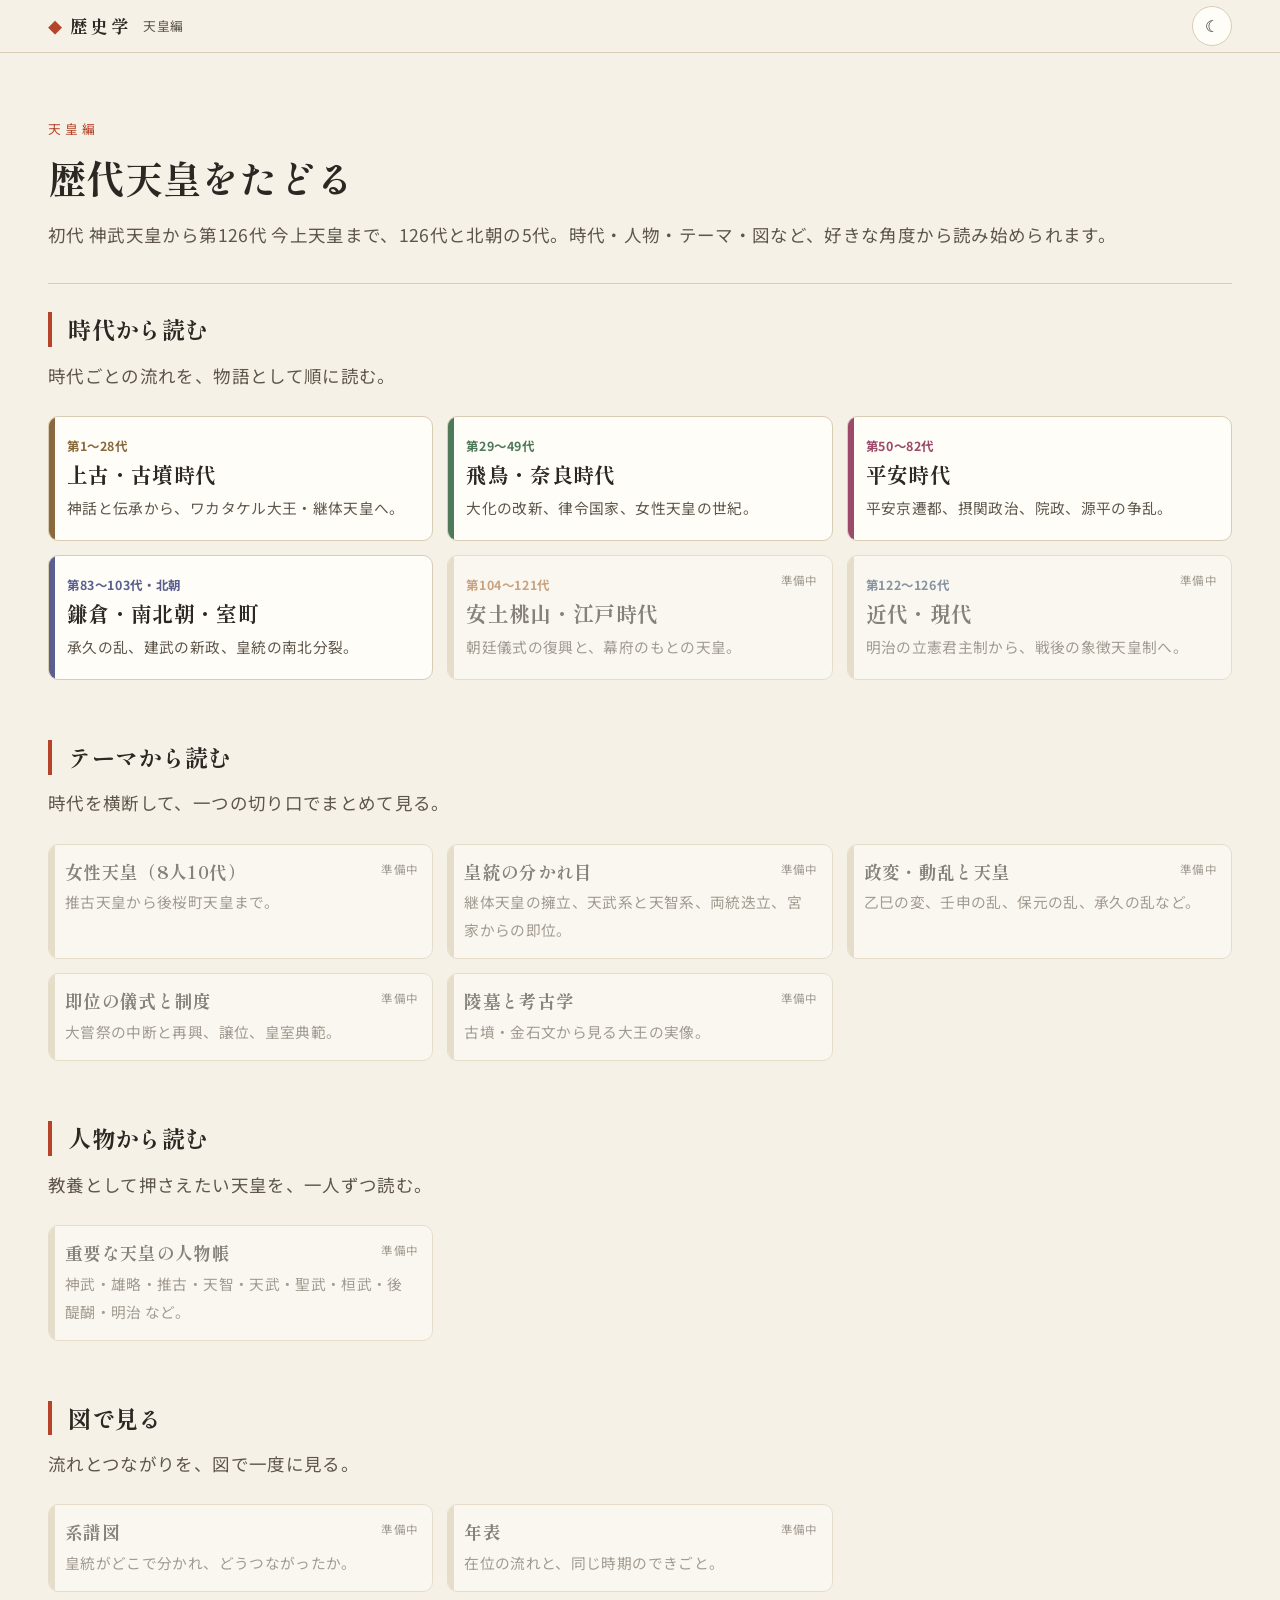
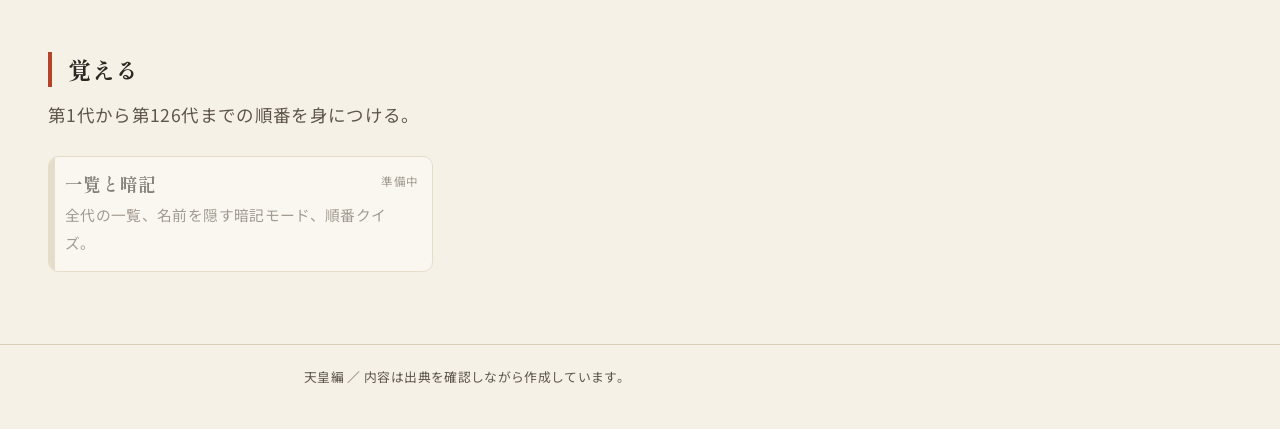
==== 天皇編/index.html @ 5e4faa0f "鎌倉・南北朝・室町時代のページ（era-4）を追加 Co-Authored-By: Claude Opus 5.5 <noreply@anthropic.com>" ====
<!doctype html>
<html lang="ja">
<head>
<meta charset="utf-8">
<meta name="viewport" content="width=device-width, initial-scale=1">
<title>天皇編</title>
<meta name="description" content="初代神武天皇から第126代今上天皇まで。時代・人物・テーマ・系譜・年表から学ぶ">
<link rel="preconnect" href="https://fonts.googleapis.com">
<link rel="preconnect" href="https://fonts.gstatic.com" crossorigin>
<link href="https://fonts.googleapis.com/css2?family=Noto+Sans+JP:wght@400;700&family=Shippori+Mincho:wght@500;700;800&display=swap" rel="stylesheet">
<link rel="stylesheet" href="../assets/style.css">
<script src="../assets/common.js"></script>
</head>
<body>
<header class="site-header">
  <div class="wrap">
    <a class="site-logo" href="../index.html">歴史学</a>
    <span class="breadcrumb">天皇編</span>
    <button class="theme-toggle" type="button">☾</button>
  </div>
</header>

<main class="wrap wide">
  <div class="hero">
    <p class="eyebrow">天皇編</p>
    <h1>歴代天皇をたどる</h1>
    <p class="lead">初代 神武天皇から第126代 今上天皇まで、126代と北朝の5代。時代・人物・テーマ・図など、好きな角度から読み始められます。</p>
  </div>

  <section>
    <h2 id="by-era">時代から読む</h2>
    <p class="section-lead">時代ごとの流れを、物語として順に読む。</p>
    <div class="volumes">
      <a class="volume" href="era-1.html" style="--c: var(--era-1)">
        <span class="range">第1〜28代</span><h2>上古・古墳時代</h2>
        <p>神話と伝承から、ワカタケル大王・継体天皇へ。</p>
      </a>
      <a class="volume" href="era-2.html" style="--c: var(--era-2)">
        <span class="range">第29〜49代</span><h2>飛鳥・奈良時代</h2>
        <p>大化の改新、律令国家、女性天皇の世紀。</p>
      </a>
      <a class="volume" href="era-3.html" style="--c: var(--era-3)">
        <span class="range">第50〜82代</span><h2>平安時代</h2>
        <p>平安京遷都、摂関政治、院政、源平の争乱。</p>
      </a>
      <a class="volume" href="era-4.html" style="--c: var(--era-4)">
        <span class="range">第83〜103代・北朝</span><h2>鎌倉・南北朝・室町</h2>
        <p>承久の乱、建武の新政、皇統の南北分裂。</p>
      </a>
      <div class="volume soon" style="--c: var(--era-5)">
        <span class="tag">準備中</span><span class="range">第104〜121代</span><h2>安土桃山・江戸時代</h2>
        <p>朝廷儀式の復興と、幕府のもとの天皇。</p>
      </div>
      <div class="volume soon" style="--c: var(--era-6)">
        <span class="tag">準備中</span><span class="range">第122〜126代</span><h2>近代・現代</h2>
        <p>明治の立憲君主制から、戦後の象徴天皇制へ。</p>
      </div>
    </div>
  </section>

  <section>
    <h2 id="by-theme">テーマから読む</h2>
    <p class="section-lead">時代を横断して、一つの切り口でまとめて見る。</p>
    <div class="volumes compact">
      <div class="volume soon"><span class="tag">準備中</span><h2>女性天皇（8人10代）</h2><p>推古天皇から後桜町天皇まで。</p></div>
      <div class="volume soon"><span class="tag">準備中</span><h2>皇統の分かれ目</h2><p>継体天皇の擁立、天武系と天智系、両統迭立、宮家からの即位。</p></div>
      <div class="volume soon"><span class="tag">準備中</span><h2>政変・動乱と天皇</h2><p>乙巳の変、壬申の乱、保元の乱、承久の乱など。</p></div>
      <div class="volume soon"><span class="tag">準備中</span><h2>即位の儀式と制度</h2><p>大嘗祭の中断と再興、譲位、皇室典範。</p></div>
      <div class="volume soon"><span class="tag">準備中</span><h2>陵墓と考古学</h2><p>古墳・金石文から見る大王の実像。</p></div>
    </div>
  </section>

  <section>
    <h2 id="by-person">人物から読む</h2>
    <p class="section-lead">教養として押さえたい天皇を、一人ずつ読む。</p>
    <div class="volumes compact">
      <div class="volume soon"><span class="tag">準備中</span><h2>重要な天皇の人物帳</h2><p>神武・雄略・推古・天智・天武・聖武・桓武・後醍醐・明治 など。</p></div>
    </div>
  </section>

  <section>
    <h2 id="by-figure">図で見る</h2>
    <p class="section-lead">流れとつながりを、図で一度に見る。</p>
    <div class="volumes compact">
      <div class="volume soon"><span class="tag">準備中</span><h2>系譜図</h2><p>皇統がどこで分かれ、どうつながったか。</p></div>
      <div class="volume soon"><span class="tag">準備中</span><h2>年表</h2><p>在位の流れと、同じ時期のできごと。</p></div>
    </div>
  </section>

  <section>
    <h2 id="memorize">覚える</h2>
    <p class="section-lead">第1代から第126代までの順番を身につける。</p>
    <div class="volumes compact">
      <div class="volume soon"><span class="tag">準備中</span><h2>一覧と暗記</h2><p>全代の一覧、名前を隠す暗記モード、順番クイズ。</p></div>
    </div>
  </section>
</main>

<footer class="site-footer">
  <div class="wrap">天皇編 ／ 内容は出典を確認しながら作成しています。</div>
</footer>
</body>
</html>
---- assets/style.css ----
/* =========================================================
   歴史学 共通スタイル
   すべての「〇〇編」はこのファイルを読み込む。
   色・フォント・余白は :root の変数だけを変更すること。
   ========================================================= */

:root {
  /* 色（和色） */
  --paper: #f6f1e7;      /* 生成り：背景 */
  --paper-2: #ede5d3;    /* 一段濃い生成り：カード・帯 */
  --paper-3: #fffdf8;    /* 明るい面 */
  --ink: #2b2722;        /* 墨：本文 */
  --ink-soft: #5e564b;   /* 薄墨：補足 */
  --line: #d8ccb4;       /* 罫線 */
  --shu: #b5442a;        /* 朱：強調・見出しの印 */
  --ai: #2d4a6a;         /* 藍：リンク・図 */
  --kin: #9a7a2e;        /* 金茶：バッジ */
  --warn-bg: #f7e6d9;    /* 「諸説あり」等の注記背景 */

  /* 時代色（年表・一覧で共通使用） */
  --era-1: #8a6a3d;  /* 上古・古墳 */
  --era-2: #4f7a5a;  /* 飛鳥・奈良 */
  --era-3: #9b4a6a;  /* 平安 */
  --era-4: #5a5f8f;  /* 鎌倉〜室町 */
  --era-5: #a5642c;  /* 安土桃山・江戸 */
  --era-6: #2d4a6a;  /* 近代・現代 */

  /* 文字 */
  --font-serif: "Shippori Mincho", "Hiragino Mincho ProN", "Yu Mincho", serif;
  --font-sans: "Noto Sans JP", "Hiragino Sans", "Yu Gothic", sans-serif;

  /* 寸法 */
  --measure: 44rem;   /* 本文の最大幅 */
  --gutter: 16px;     /* スマホの左右余白 */
  --radius: 10px;
}

/* ダークモード（端末設定に追従。手動切替は data-theme で上書き） */
@media (prefers-color-scheme: dark) {
  :root:not([data-theme="light"]) {
    --paper: #1b1916; --paper-2: #26221d; --paper-3: #2e2a24;
    --ink: #ece4d4; --ink-soft: #b3a995; --line: #423b32;
    --shu: #e27c5c; --ai: #92b3d8; --kin: #d2b26a; --warn-bg: #3a2a22;
    --era-1: #c09a66; --era-2: #86b592; --era-3: #d48aa8;
    --era-4: #9da2d6; --era-5: #dca06a; --era-6: #92b3d8;
  }
}
:root[data-theme="dark"] {
  --paper: #1b1916; --paper-2: #26221d; --paper-3: #2e2a24;
  --ink: #ece4d4; --ink-soft: #b3a995; --line: #423b32;
  --shu: #e27c5c; --ai: #92b3d8; --kin: #d2b26a; --warn-bg: #3a2a22;
  --era-1: #c09a66; --era-2: #86b592; --era-3: #d48aa8;
  --era-4: #9da2d6; --era-5: #dca06a; --era-6: #92b3d8;
}

/* ---------- 基本 ---------- */
*, *::before, *::after { box-sizing: border-box; }
html { -webkit-text-size-adjust: 100%; scroll-behavior: smooth; }
body {
  margin: 0;
  background: var(--paper);
  color: var(--ink);
  font-family: var(--font-sans);
  font-size: 17px;
  line-height: 1.9;
  letter-spacing: .02em;
  overflow-wrap: anywhere;
}
img, svg { max-width: 100%; height: auto; }
a { color: var(--ai); text-underline-offset: 3px; }
a:hover { color: var(--shu); }
h1, h2, h3, h4 { font-family: var(--font-serif); font-weight: 700; line-height: 1.5; }
ruby rt { font-size: .55em; color: var(--ink-soft); }
:focus-visible { outline: 2px solid var(--shu); outline-offset: 2px; }

.wrap { max-width: var(--measure); margin: 0 auto; padding: 0 var(--gutter); }

/* ---------- ヘッダー ---------- */
.site-header {
  position: sticky; top: 0; z-index: 10;
  background: color-mix(in srgb, var(--paper) 92%, transparent);
  backdrop-filter: blur(6px);
  border-bottom: 1px solid var(--line);
}
.site-header .wrap { display: flex; align-items: center; gap: 12px; min-height: 52px; }
.site-logo {
  font-family: var(--font-serif); font-weight: 800; font-size: 1.1rem;
  color: var(--ink); text-decoration: none; letter-spacing: .15em;
}
.site-logo::before { content: "◆"; color: var(--shu); margin-right: .35em; font-size: .8em; }
.breadcrumb { font-size: .8rem; color: var(--ink-soft); flex: 1; min-width: 0; white-space: nowrap; overflow: hidden; text-overflow: ellipsis; }
.breadcrumb a { color: inherit; }
.theme-toggle {
  border: 1px solid var(--line); background: var(--paper-3); color: var(--ink);
  border-radius: 999px; width: 40px; height: 40px; font-size: 1rem; cursor: pointer;
}

/* ---------- ページ冒頭 ---------- */
.hero { padding: 40px 0 24px; border-bottom: 1px solid var(--line); }
.hero .eyebrow { font-size: .8rem; letter-spacing: .3em; color: var(--shu); margin: 0; }
.hero h1 { font-size: clamp(1.7rem, 6vw, 2.4rem); margin: .2em 0 .3em; }
.hero .lead { color: var(--ink-soft); margin: 0; }

/* ---------- 目次 ---------- */
.toc {
  margin: 24px 0; background: var(--paper-2); border-radius: var(--radius);
  border: 1px solid var(--line);
}
.toc summary { padding: 12px 16px; cursor: pointer; font-family: var(--font-serif); font-weight: 700; }
.toc ol { margin: 0; padding: 0 16px 14px 2.2em; }
.toc li { padding: 4px 0; }
.toc a { text-decoration: none; color: var(--ink); }
.toc a:hover { color: var(--shu); }

/* ---------- 本文 ---------- */
main section { padding: 28px 0 8px; }
main h2 {
  font-size: 1.45rem; margin: 0 0 .8em; padding-left: .7em;
  border-left: 4px solid var(--shu);
}
main h3 { font-size: 1.15rem; margin: 1.6em 0 .5em; }
main p { margin: 0 0 1.1em; }
strong { color: var(--shu); font-weight: 700; }

/* 注記（諸説あり・検証メモ） */
.note {
  background: var(--warn-bg); border-left: 4px solid var(--shu);
  border-radius: 0 var(--radius) var(--radius) 0;
  padding: 12px 16px; margin: 1em 0 1.4em; font-size: .92rem;
}
.note .note-title { font-weight: 700; color: var(--shu); display: block; margin-bottom: .2em; }
.note.info { background: var(--paper-2); border-left-color: var(--ai); }
.note.info .note-title { color: var(--ai); }

/* ポイント（覚えどころ） */
.point {
  border: 1px solid var(--line); background: var(--paper-3);
  border-radius: var(--radius); padding: 16px; margin: 1.2em 0;
}
.point h3 { margin: 0 0 .5em; font-size: 1.05rem; }
.point h3::before { content: "要 "; color: var(--shu); }

/* 図版 */
figure { margin: 1.4em 0; }
figure img { display: block; border-radius: var(--radius); border: 1px solid var(--line); }
figcaption { font-size: .8rem; color: var(--ink-soft); margin-top: .4em; line-height: 1.6; }
.img-placeholder {
  aspect-ratio: 16 / 9; display: grid; place-items: center; text-align: center;
  border: 1px dashed var(--line); border-radius: var(--radius); color: var(--ink-soft);
  background: repeating-linear-gradient(45deg, var(--paper-2) 0 10px, var(--paper) 10px 20px);
  font-size: .85rem; padding: 12px;
}

/* 流れ図（縦の系譜） */
.flow { list-style: none; margin: 1em 0; padding: 0; }
.flow > li {
  position: relative; padding: 10px 14px 10px 18px; margin: 0 0 10px;
  background: var(--paper-3); border: 1px solid var(--line); border-radius: var(--radius);
}
.flow > li::before {
  content: ""; position: absolute; left: 0; top: 10px; bottom: 10px; width: 4px;
  border-radius: 2px; background: var(--c, var(--ai));
}
.flow > li:not(:last-child)::after {
  content: "▼"; position: absolute; left: 50%; bottom: -15px; transform: translateX(-50%);
  font-size: .6rem; color: var(--ink-soft);
}
.flow .flow-title { font-family: var(--font-serif); font-weight: 700; display: block; }
.flow .flow-body { font-size: .9rem; color: var(--ink-soft); }

/* 天皇カード（タップで開く） */
.emperors { display: grid; gap: 10px; margin: 1em 0; }
.emp {
  background: var(--paper-3); border: 1px solid var(--line);
  border-left: 5px solid var(--c, var(--era-1)); border-radius: var(--radius);
}
.emp summary {
  list-style: none; cursor: pointer; padding: 12px 14px;
  display: grid; grid-template-columns: 3.6em 1fr auto; align-items: center; gap: 10px;
}
.emp summary::-webkit-details-marker { display: none; }
.emp .num { font-family: var(--font-serif); font-size: .85rem; color: var(--ink-soft); text-align: center; line-height: 1.3; }
.emp .num b { display: block; font-size: 1.35rem; color: var(--c, var(--era-1)); }
.emp .name { font-family: var(--font-serif); font-weight: 700; font-size: 1.12rem; line-height: 1.4; }
.emp .name small { display: block; font-family: var(--font-sans); font-weight: 400; font-size: .75rem; color: var(--ink-soft); }
.emp summary::after { content: "＋"; color: var(--ink-soft); }
.emp[open] summary::after { content: "－"; }
.emp .body { padding: 0 14px 14px; border-top: 1px dashed var(--line); font-size: .95rem; }
.emp .body p { margin: .8em 0 0; }
.emp.major .name::after { content: "重要"; font-family: var(--font-sans); font-size: .65rem; font-weight: 700; color: #fff; background: var(--shu); border-radius: 4px; padding: 1px 6px; margin-left: 8px; vertical-align: middle; }

.badge {
  display: inline-block; font-size: .72rem; line-height: 1.6; padding: 0 8px; margin: 0 4px 4px 0;
  border: 1px solid var(--kin); color: var(--kin); border-radius: 999px;
}

/* 暗唱（覚え歌） */
.chant { display: flex; flex-wrap: wrap; gap: 6px; margin: .6em 0 0; padding: 0; list-style: none; }
.chant li {
  font-family: var(--font-serif); background: var(--paper-2); border-radius: 6px;
  padding: 2px 8px; font-size: .95rem;
}
.chant li span { font-size: .7rem; color: var(--ink-soft); margin-right: 3px; }

/* 表（タブレット以上で使う。スマホではカードを優先） */
.table-wrap { overflow-x: auto; margin: 1em 0; }
table { border-collapse: collapse; width: 100%; font-size: .9rem; }
th, td { border-bottom: 1px solid var(--line); padding: 8px 10px; text-align: left; vertical-align: top; }
th { font-family: var(--font-serif); background: var(--paper-2); }

/* 編の一覧カード（トップページ） */
.volumes { display: grid; gap: 14px; margin: 24px 0; }
.volume {
  display: block; text-decoration: none; color: var(--ink);
  background: var(--paper-3); border: 1px solid var(--line); border-radius: var(--radius);
  padding: 18px; position: relative; overflow: hidden;
}
.volume::before { content: ""; position: absolute; inset: 0 auto 0 0; width: 6px; background: var(--c, var(--shu)); }
.volume .range { display: block; font-size: .78rem; color: var(--c, var(--shu)); font-weight: 700; letter-spacing: .05em; }
.volume h2 { margin: 0 0 .2em; font-size: 1.3rem; border: 0; padding: 0; }
.volume p { margin: 0; color: var(--ink-soft); font-size: .92rem; }
.volume.soon { opacity: .55; pointer-events: none; }
.volume.soon::before { background: var(--line); }
.volume .tag { position: absolute; top: 14px; right: 14px; font-size: .72rem; color: var(--ink-soft); }

/* 前後ページ */
.pager { display: grid; grid-template-columns: 1fr 1fr; gap: 10px; margin: 36px 0; }
.pager a {
  display: block; padding: 12px 14px; border: 1px solid var(--line); border-radius: var(--radius);
  text-decoration: none; color: var(--ink); background: var(--paper-3); font-size: .9rem;
}
.pager a small { display: block; color: var(--ink-soft); font-size: .72rem; }
.pager .next { text-align: right; grid-column: 2; }

/* フッター */
.site-footer {
  border-top: 1px solid var(--line); margin-top: 40px; padding: 20px 0 40px;
  font-size: .8rem; color: var(--ink-soft);
}

.to-top {
  position: fixed; right: 16px; bottom: 16px; width: 44px; height: 44px; border-radius: 50%;
  border: 1px solid var(--line); background: var(--paper-3); color: var(--ink);
  font-size: 1rem; cursor: pointer; opacity: 0; pointer-events: none; transition: opacity .2s;
}
.to-top.show { opacity: .9; pointer-events: auto; }

/* ---------- タブレット以上 ---------- */
@media (min-width: 720px) {
  body { font-size: 17.5px; }
  .hero { padding: 64px 0 32px; }
  .volumes { grid-template-columns: 1fr 1fr; }
  .emperors { grid-template-columns: 1fr 1fr; align-items: start; }
}

/* 入口ページの見出し区切り */
.section-lead { color: var(--ink-soft); margin-top: -.4em; }
.volumes.compact .volume { padding: 14px 16px; }
.volumes.compact .volume h2 { font-size: 1.1rem; }

/* ---------- PC（広い画面）：目次を左に固定 ---------- */
@media (min-width: 1100px) {
  .site-header .wrap { max-width: 76rem; }
  main.doc {
    max-width: 76rem; display: grid; column-gap: 48px; justify-content: center;
    grid-template-columns: 15rem minmax(0, var(--measure));
  }
  main.doc > * { grid-column: 2; }
  main.doc > .toc {
    grid-column: 1; grid-row: 1 / span 99; align-self: start;
    position: sticky; top: 72px; max-height: calc(100vh - 96px); overflow: auto;
  }
  main.doc > .toc summary { pointer-events: none; }
  main.wide { max-width: 76rem; }
  main.wide .volumes { grid-template-columns: repeat(3, 1fr); }
}

@media print {
  .site-header, .theme-toggle, .to-top, .pager { display: none; }
  .emp .body { display: block; }
}
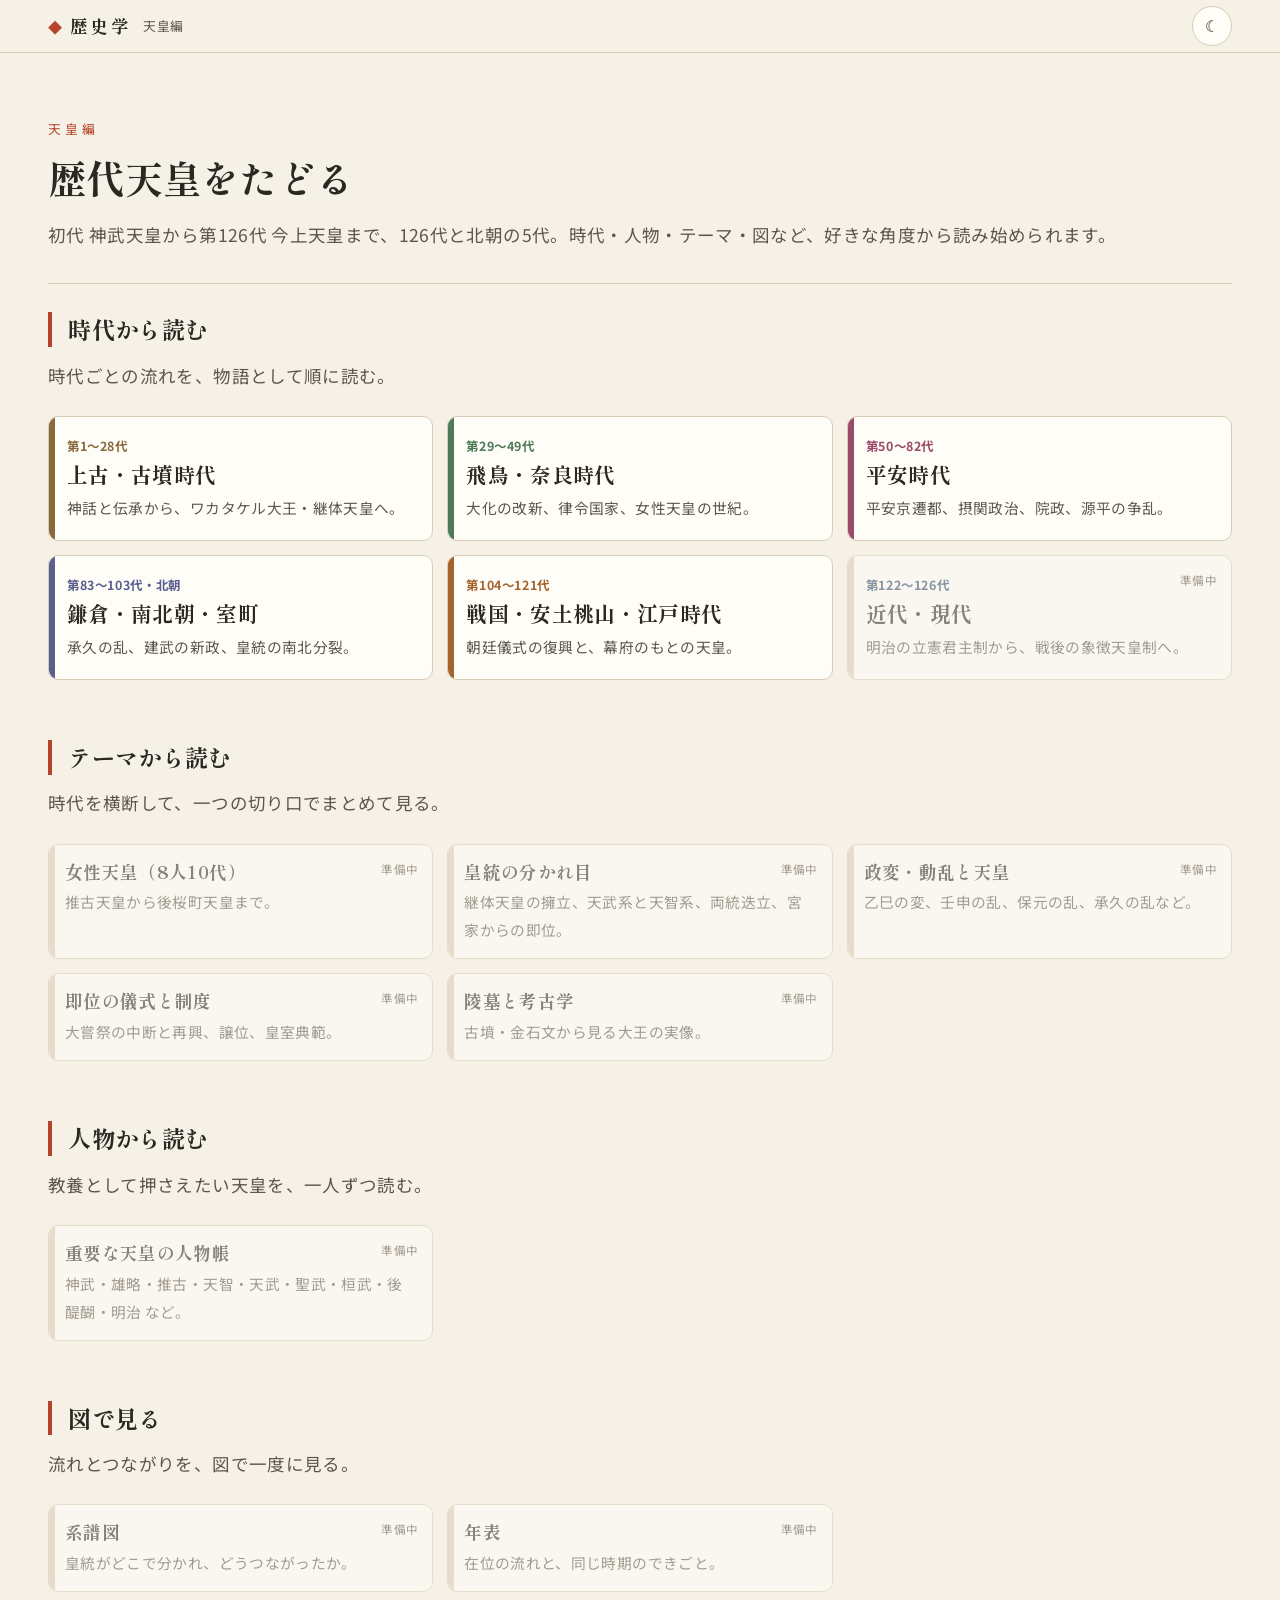
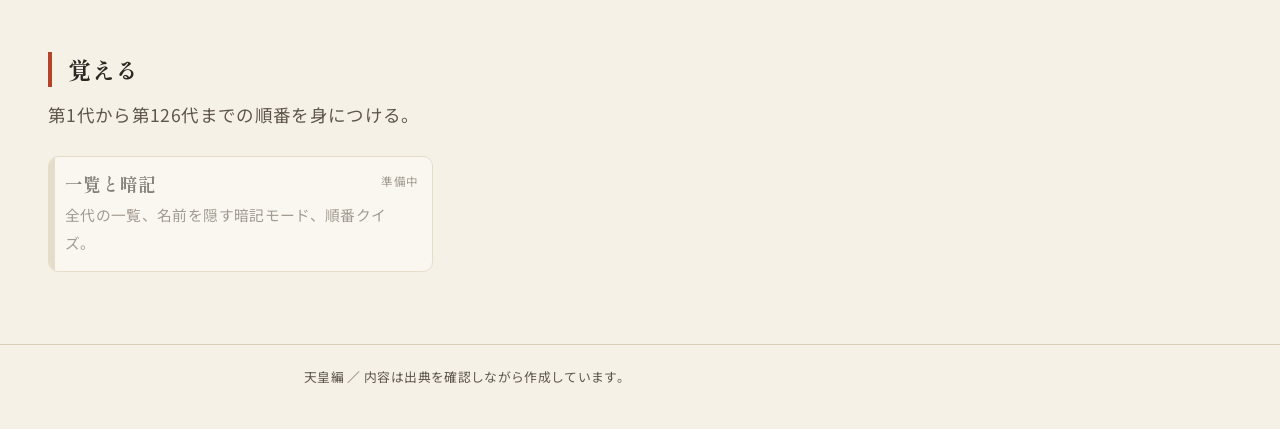
==== commit 40f410f1: "戦国・安土桃山・江戸時代のページ（era-5）を追加 Co-Authored-By: Claude Opus 5.5 <noreply@anthropic.com>" ====
--- a/天皇編/index.html
+++ b/天皇編/index.html
@@ -47,10 +47,10 @@
         <span class="range">第83〜103代・北朝</span><h2>鎌倉・南北朝・室町</h2>
         <p>承久の乱、建武の新政、皇統の南北分裂。</p>
       </a>
-      <div class="volume soon" style="--c: var(--era-5)">
-        <span class="tag">準備中</span><span class="range">第104〜121代</span><h2>安土桃山・江戸時代</h2>
+      <a class="volume" href="era-5.html" style="--c: var(--era-5)">
+        <span class="range">第104〜121代</span><h2>戦国・安土桃山・江戸時代</h2>
         <p>朝廷儀式の復興と、幕府のもとの天皇。</p>
-      </div>
+      </a>
       <div class="volume soon" style="--c: var(--era-6)">
         <span class="tag">準備中</span><span class="range">第122〜126代</span><h2>近代・現代</h2>
         <p>明治の立憲君主制から、戦後の象徴天皇制へ。</p>
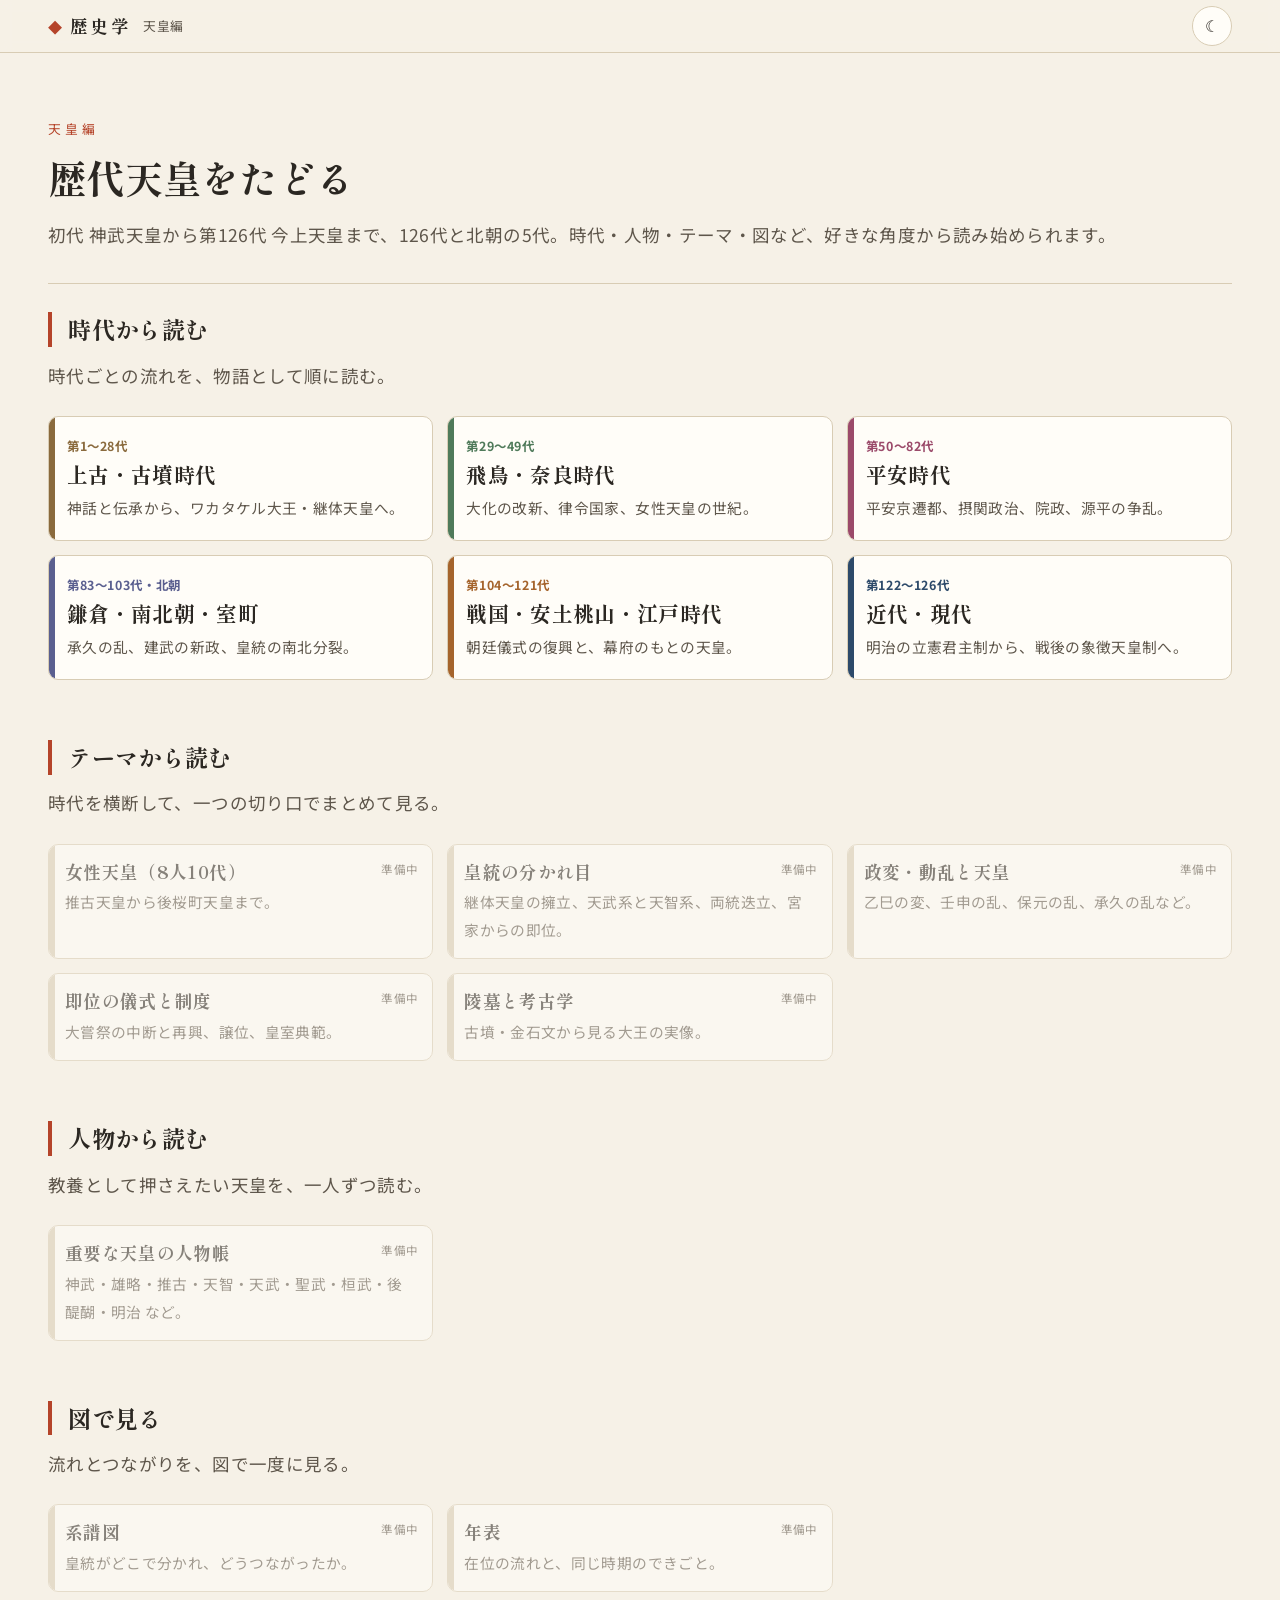
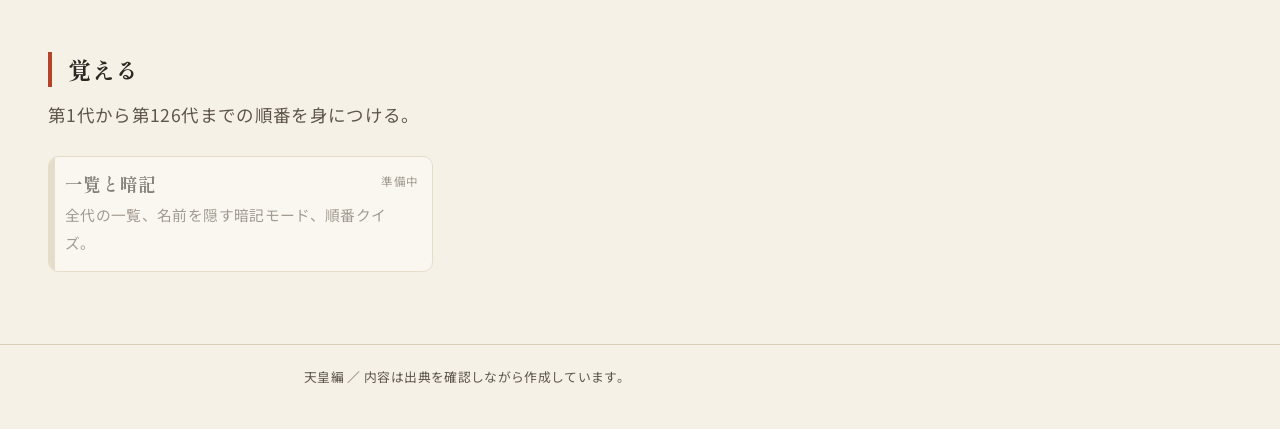
==== commit e1abcfa2: "近代・現代のページ（era-6）を追加し、時代別6章を完成 Co-Authored-By: Claude Opus 5.5 <noreply@anthropic.com>" ====
--- a/天皇編/index.html
+++ b/天皇編/index.html
@@ -51,10 +51,10 @@
         <span class="range">第104〜121代</span><h2>戦国・安土桃山・江戸時代</h2>
         <p>朝廷儀式の復興と、幕府のもとの天皇。</p>
       </a>
-      <div class="volume soon" style="--c: var(--era-6)">
-        <span class="tag">準備中</span><span class="range">第122〜126代</span><h2>近代・現代</h2>
+      <a class="volume" href="era-6.html" style="--c: var(--era-6)">
+        <span class="range">第122〜126代</span><h2>近代・現代</h2>
         <p>明治の立憲君主制から、戦後の象徴天皇制へ。</p>
-      </div>
+      </a>
     </div>
   </section>
 
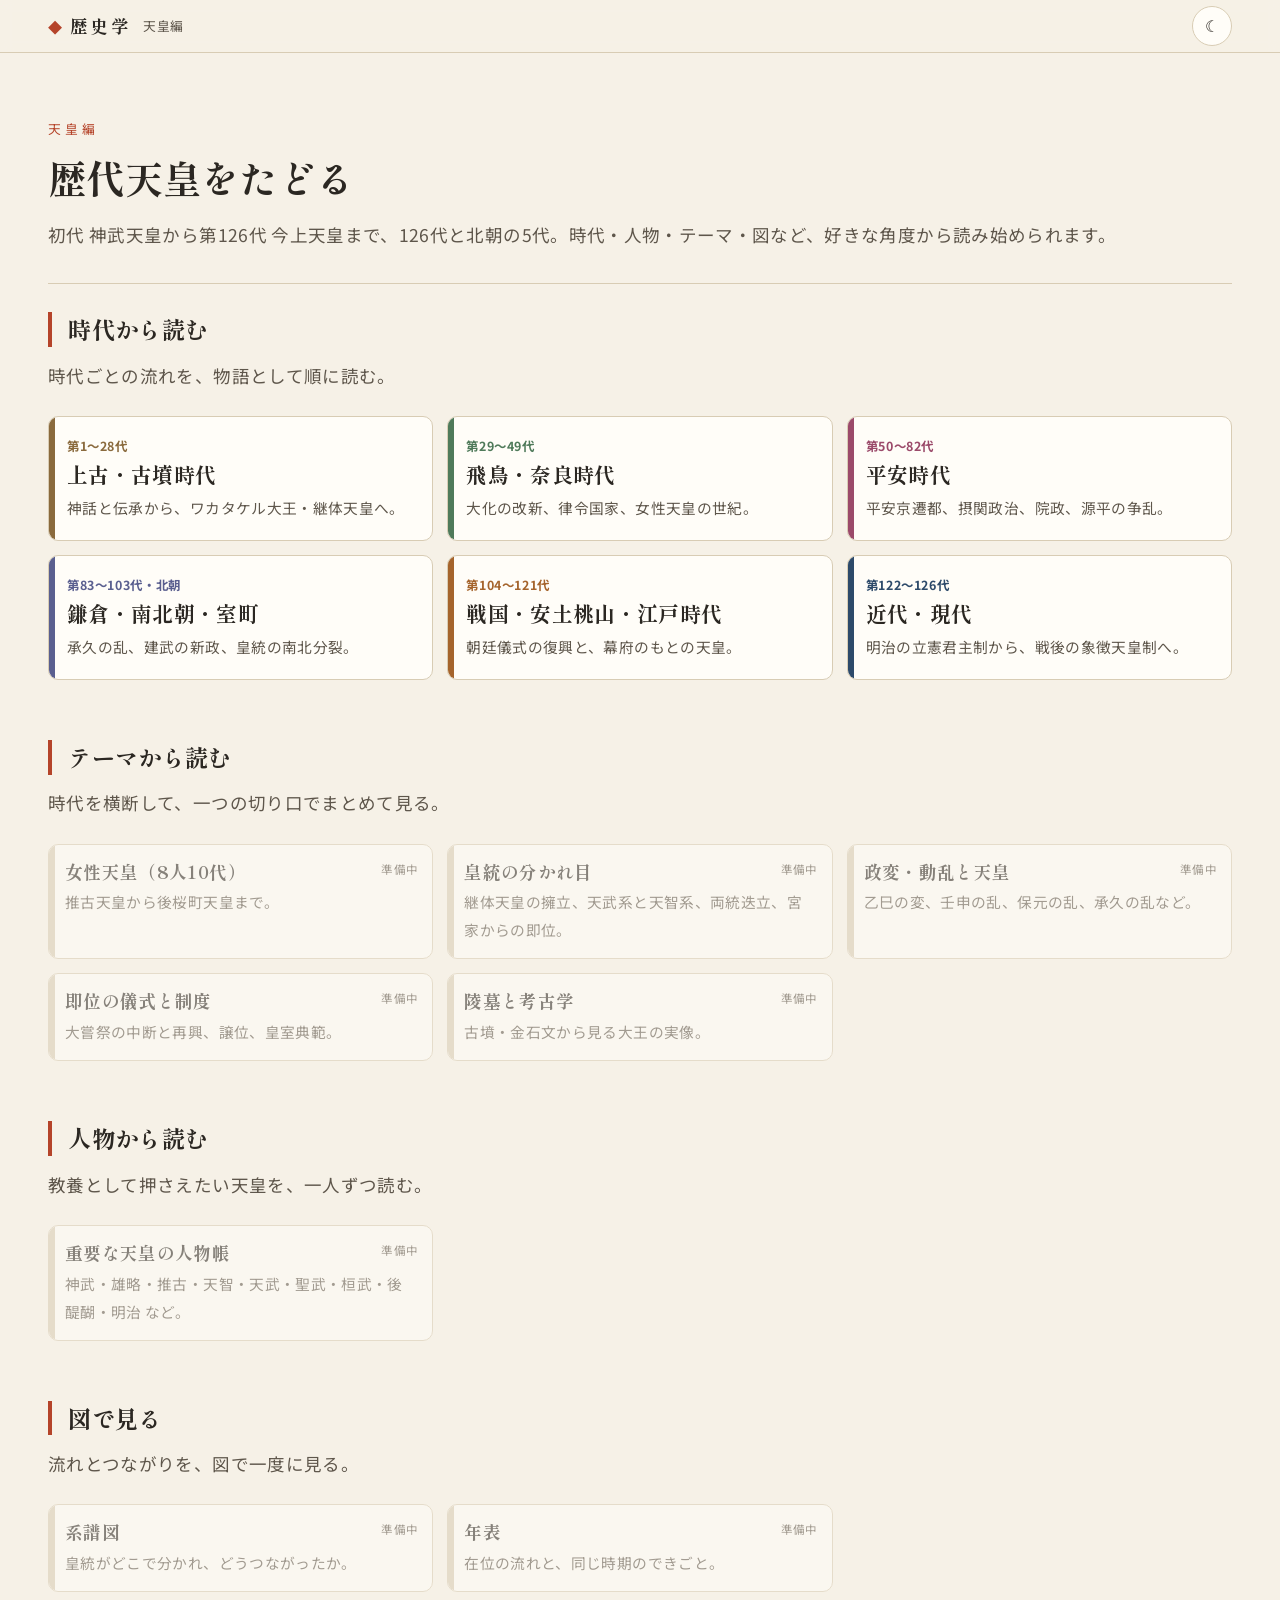
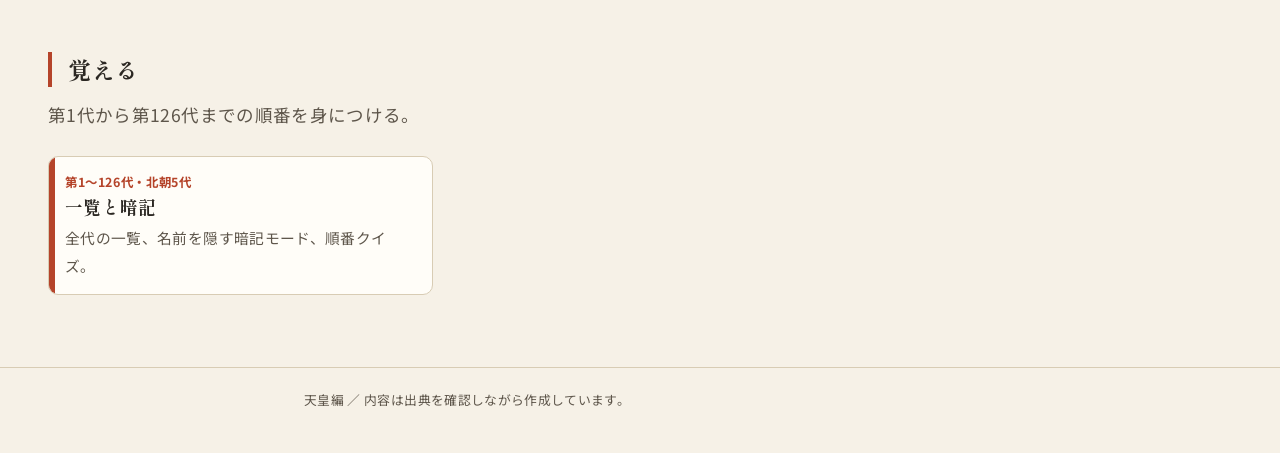
==== commit b8d3561f: "一覧と暗記のページ（list.html）と天皇データ（emperors.js）を追加 Co-Authored-By: Claude Opus 5.5 <noreply@anthropic.com>" ====
--- a/天皇編/index.html
+++ b/天皇編/index.html
@@ -91,7 +91,10 @@
     <h2 id="memorize">覚える</h2>
     <p class="section-lead">第1代から第126代までの順番を身につける。</p>
     <div class="volumes compact">
-      <div class="volume soon"><span class="tag">準備中</span><h2>一覧と暗記</h2><p>全代の一覧、名前を隠す暗記モード、順番クイズ。</p></div>
+      <a class="volume" href="list.html" style="--c: var(--shu)">
+        <span class="range">第1〜126代・北朝5代</span><h2>一覧と暗記</h2>
+        <p>全代の一覧、名前を隠す暗記モード、順番クイズ。</p>
+      </a>
     </div>
   </section>
 </main>
--- a/assets/style.css
+++ b/assets/style.css
@@ -257,6 +257,63 @@
 .section-lead { color: var(--ink-soft); margin-top: -.4em; }
 .volumes.compact .volume { padding: 14px 16px; }
 .volumes.compact .volume h2 { font-size: 1.1rem; }
+
+/* ---------- 一覧と暗記（list.html） ---------- */
+.tabs { display: flex; gap: 6px; border-bottom: 2px solid var(--line); margin: 8px 0 16px; }
+.tabs button {
+  flex: 1; font: inherit; font-size: 1rem; padding: 10px 4px; cursor: pointer;
+  background: none; border: none; border-bottom: 3px solid transparent; margin-bottom: -2px; color: var(--ink-soft);
+}
+.tabs button[aria-selected="true"] { color: var(--ink); border-bottom-color: var(--shu); font-weight: 700; }
+.chips { display: flex; flex-wrap: wrap; gap: 6px; margin: 0 0 12px; }
+.chips button, .tool-btn {
+  font: inherit; font-size: .85rem; padding: 6px 12px; min-height: 36px; cursor: pointer;
+  border: 1px solid var(--line); border-radius: 999px; background: var(--paper-3); color: var(--ink);
+}
+.chips button[aria-pressed="true"] { background: var(--c, var(--ink)); border-color: var(--c, var(--ink)); color: var(--paper-3); }
+.toolbar { display: flex; flex-wrap: wrap; align-items: center; gap: 8px; margin: 0 0 14px; font-size: .9rem; color: var(--ink-soft); }
+.toolbar .progress { margin-right: auto; }
+.era-head { display: flex; flex-wrap: wrap; align-items: baseline; gap: 10px; border-left: 5px solid var(--c); padding-left: 10px; }
+.era-head a { font-size: .85rem; font-family: var(--font-sans); font-weight: 400; }
+.cards { display: grid; gap: 8px; margin: 0 0 28px; }
+.ecard {
+  display: grid; grid-template-columns: 3.4em 1fr auto; gap: 10px; align-items: start;
+  background: var(--paper-3); border: 1px solid var(--line); border-left: 5px solid var(--c); border-radius: var(--radius);
+  padding: 10px 12px;
+}
+.ecard .num { font-size: .75rem; color: var(--ink-soft); text-align: center; line-height: 1.2; }
+.ecard .num b { display: block; font-size: 1.3rem; color: var(--c); font-family: var(--font-serif); }
+.ecard .nm { font-family: var(--font-serif); font-weight: 700; font-size: 1.1rem; }
+.ecard .nm small { font-family: var(--font-sans); font-weight: 400; font-size: .75rem; color: var(--kin); margin-left: 6px; }
+.ecard .desc { margin: 2px 0 0; font-size: .9rem; color: var(--ink-soft); }
+.ecard.learned { opacity: .6; }
+.learn-box { display: flex; flex-direction: column; align-items: center; font-size: .7rem; color: var(--ink-soft); cursor: pointer; }
+.learn-box input { width: 22px; height: 22px; accent-color: var(--shu); cursor: pointer; }
+.flash { display: grid; grid-template-columns: repeat(auto-fill, minmax(9.5rem, 1fr)); gap: 8px; margin-bottom: 28px; }
+.flash button {
+  font: inherit; text-align: left; cursor: pointer; min-height: 64px; padding: 8px 10px; color: var(--ink);
+  background: var(--paper-3); border: 1px solid var(--line); border-left: 5px solid var(--c); border-radius: var(--radius);
+}
+.flash .fnum { display: block; font-size: .8rem; color: var(--ink-soft); }
+.flash .fname { display: block; font-family: var(--font-serif); font-weight: 700; font-size: 1.05rem; }
+.flash button:not(.open) .fname { color: transparent; background: var(--paper-2); border-radius: 4px; }
+.flash button:not(.open) .fname rt { color: transparent; }
+.flash button.learned { opacity: .55; }
+.quiz { background: var(--paper-3); border: 1px solid var(--line); border-radius: var(--radius); padding: 16px; }
+.quiz .q { font-family: var(--font-serif); font-size: 1.25rem; font-weight: 700; margin: 0 0 12px; }
+.quiz .choices { display: grid; gap: 8px; }
+.quiz .choices button {
+  font: inherit; font-size: 1.05rem; text-align: left; padding: 12px 14px; cursor: pointer; color: var(--ink);
+  background: var(--paper); border: 1px solid var(--line); border-radius: var(--radius);
+}
+.quiz .choices button.correct { border: 2px solid var(--era-2); background: var(--paper-2); }
+.quiz .choices button.wrong { border: 2px solid var(--shu); text-decoration: line-through; }
+.quiz .result { min-height: 1.6em; margin: 12px 0 0; font-weight: 700; }
+.quiz .result.ok { color: var(--era-2); }
+.quiz .result.ng { color: var(--shu); }
+.quiz .score { font-size: .85rem; color: var(--ink-soft); margin: 0 0 8px; }
+.quiz .next-q { margin-top: 12px; }
+[hidden] { display: none !important; }
 
 /* ---------- PC（広い画面）：目次を左に固定 ---------- */
 @media (min-width: 1100px) {
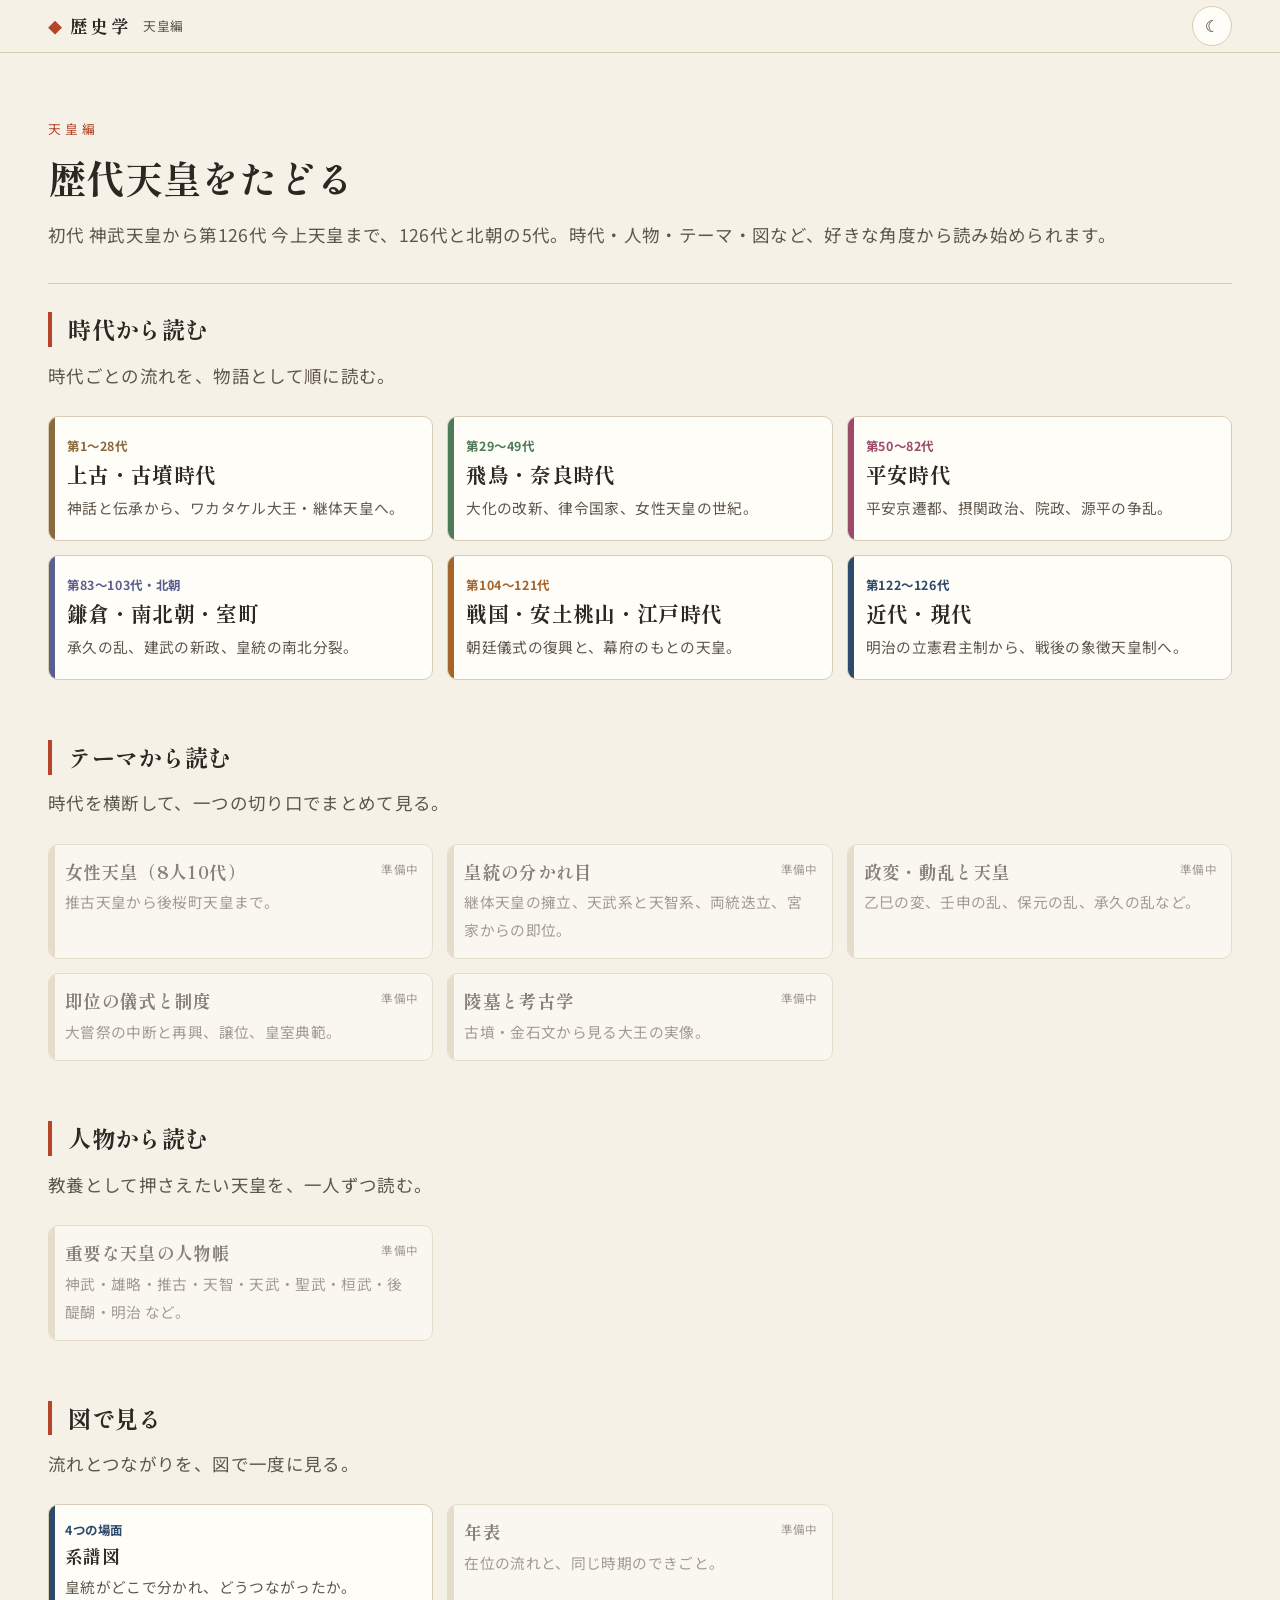
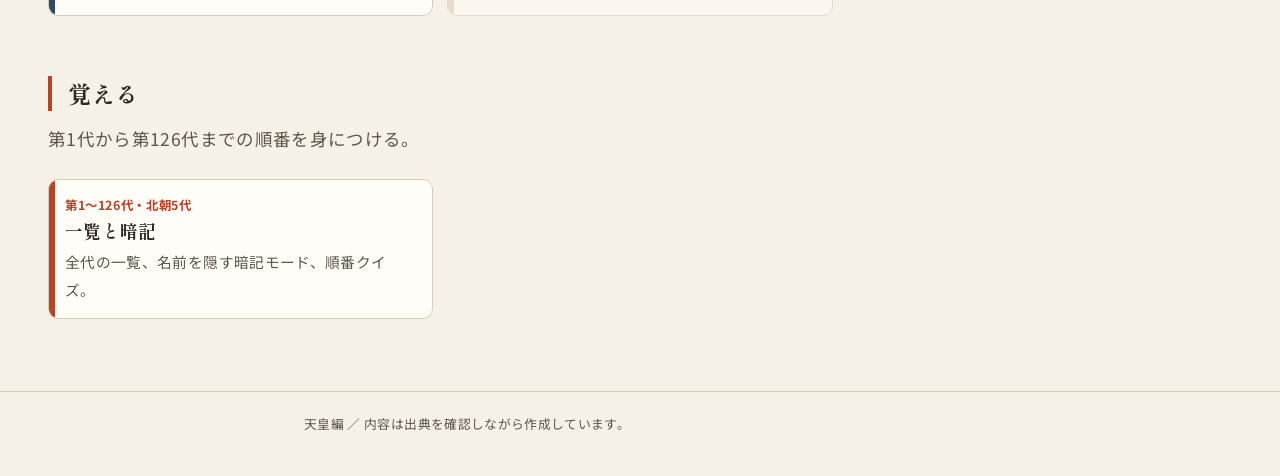
==== commit 7beebfb4: "系譜図のページ（genealogy.html）を追加し、各天皇の欄にリンク用のidを付与 Co-Authored-By: Claude Opus 5.5 <noreply@anthropic.com>" ====
--- a/天皇編/index.html
+++ b/天皇編/index.html
@@ -82,7 +82,10 @@
     <h2 id="by-figure">図で見る</h2>
     <p class="section-lead">流れとつながりを、図で一度に見る。</p>
     <div class="volumes compact">
-      <div class="volume soon"><span class="tag">準備中</span><h2>系譜図</h2><p>皇統がどこで分かれ、どうつながったか。</p></div>
+      <a class="volume" href="genealogy.html" style="--c: var(--ai)">
+        <span class="range">4つの場面</span><h2>系譜図</h2>
+        <p>皇統がどこで分かれ、どうつながったか。</p>
+      </a>
       <div class="volume soon"><span class="tag">準備中</span><h2>年表</h2><p>在位の流れと、同じ時期のできごと。</p></div>
     </div>
   </section>
--- a/assets/style.css
+++ b/assets/style.css
@@ -314,6 +314,44 @@
 .quiz .score { font-size: .85rem; color: var(--ink-soft); margin: 0 0 8px; }
 .quiz .next-q { margin-top: 12px; }
 [hidden] { display: none !important; }
+
+/* ---------- 系譜図（genealogy.html） ---------- */
+.gfig { margin: 1em 0 1.6em; }
+.gwrap {
+  overflow-x: auto; background: var(--paper-3); border: 1px solid var(--line); border-radius: var(--radius);
+  padding: 8px; -webkit-overflow-scrolling: touch;
+}
+.gwrap svg { display: block; height: auto; }
+.gbar { display: flex; flex-wrap: wrap; justify-content: space-between; align-items: center; gap: 8px; margin-top: 6px; font-size: .8rem; color: var(--ink-soft); }
+.legend { display: flex; flex-wrap: wrap; gap: 4px 14px; }
+.legend i { display: inline-block; width: 18px; height: 0; border-top: 3px solid var(--c); vertical-align: middle; margin-right: 4px; }
+.legend i.dash { border-top: 2px dashed var(--ink-soft); }
+.gn rect { fill: var(--paper); stroke: var(--c, var(--line)); stroke-width: 2; }
+.gn.prince rect { stroke: var(--ink-soft); stroke-dasharray: 4 3; stroke-width: 1.2; }
+.gn .gname { font-family: var(--font-serif); font-weight: 700; font-size: 15px; fill: var(--ink); }
+.gn .gsub { font-size: 11px; fill: var(--ink-soft); }
+.gn.grp-a rect { stroke: var(--shu); }
+.gn.grp-b rect { stroke: var(--ai); }
+.gn.grp-a .gname { fill: var(--shu); }
+.gn.grp-b .gname { fill: var(--ai); }
+a .gn:hover rect { fill: var(--paper-2); }
+.gl { fill: none; stroke: var(--ink-soft); stroke-width: 1.5; }
+.gl.dash { stroke-dasharray: 5 4; }
+.gl.adopt { stroke: var(--kin); stroke-width: 2; stroke-dasharray: 6 4; }
+.gtxt { font-size: 12px; fill: var(--ink-soft); }
+.gtxt.adopt { fill: var(--kin); font-weight: 700; }
+.gtxt.head { font-family: var(--font-serif); font-weight: 700; font-size: 15px; }
+.gtxt.head.grp-a { fill: var(--shu); }
+.gtxt.head.grp-b { fill: var(--ai); }
+.gzoom {
+  position: fixed; inset: 0; z-index: 100; background: var(--paper); overflow: auto; -webkit-overflow-scrolling: touch;
+}
+.gzoom .gzbar {
+  position: sticky; top: 0; left: 0; display: flex; gap: 8px; align-items: center; padding: 10px var(--gutter);
+  background: var(--paper-2); border-bottom: 1px solid var(--line); z-index: 1;
+}
+.gzoom .gzbar span { margin-right: auto; font-family: var(--font-serif); font-weight: 700; }
+.gzoom svg { display: block; margin: 16px; }
 
 /* ---------- PC（広い画面）：目次を左に固定 ---------- */
 @media (min-width: 1100px) {
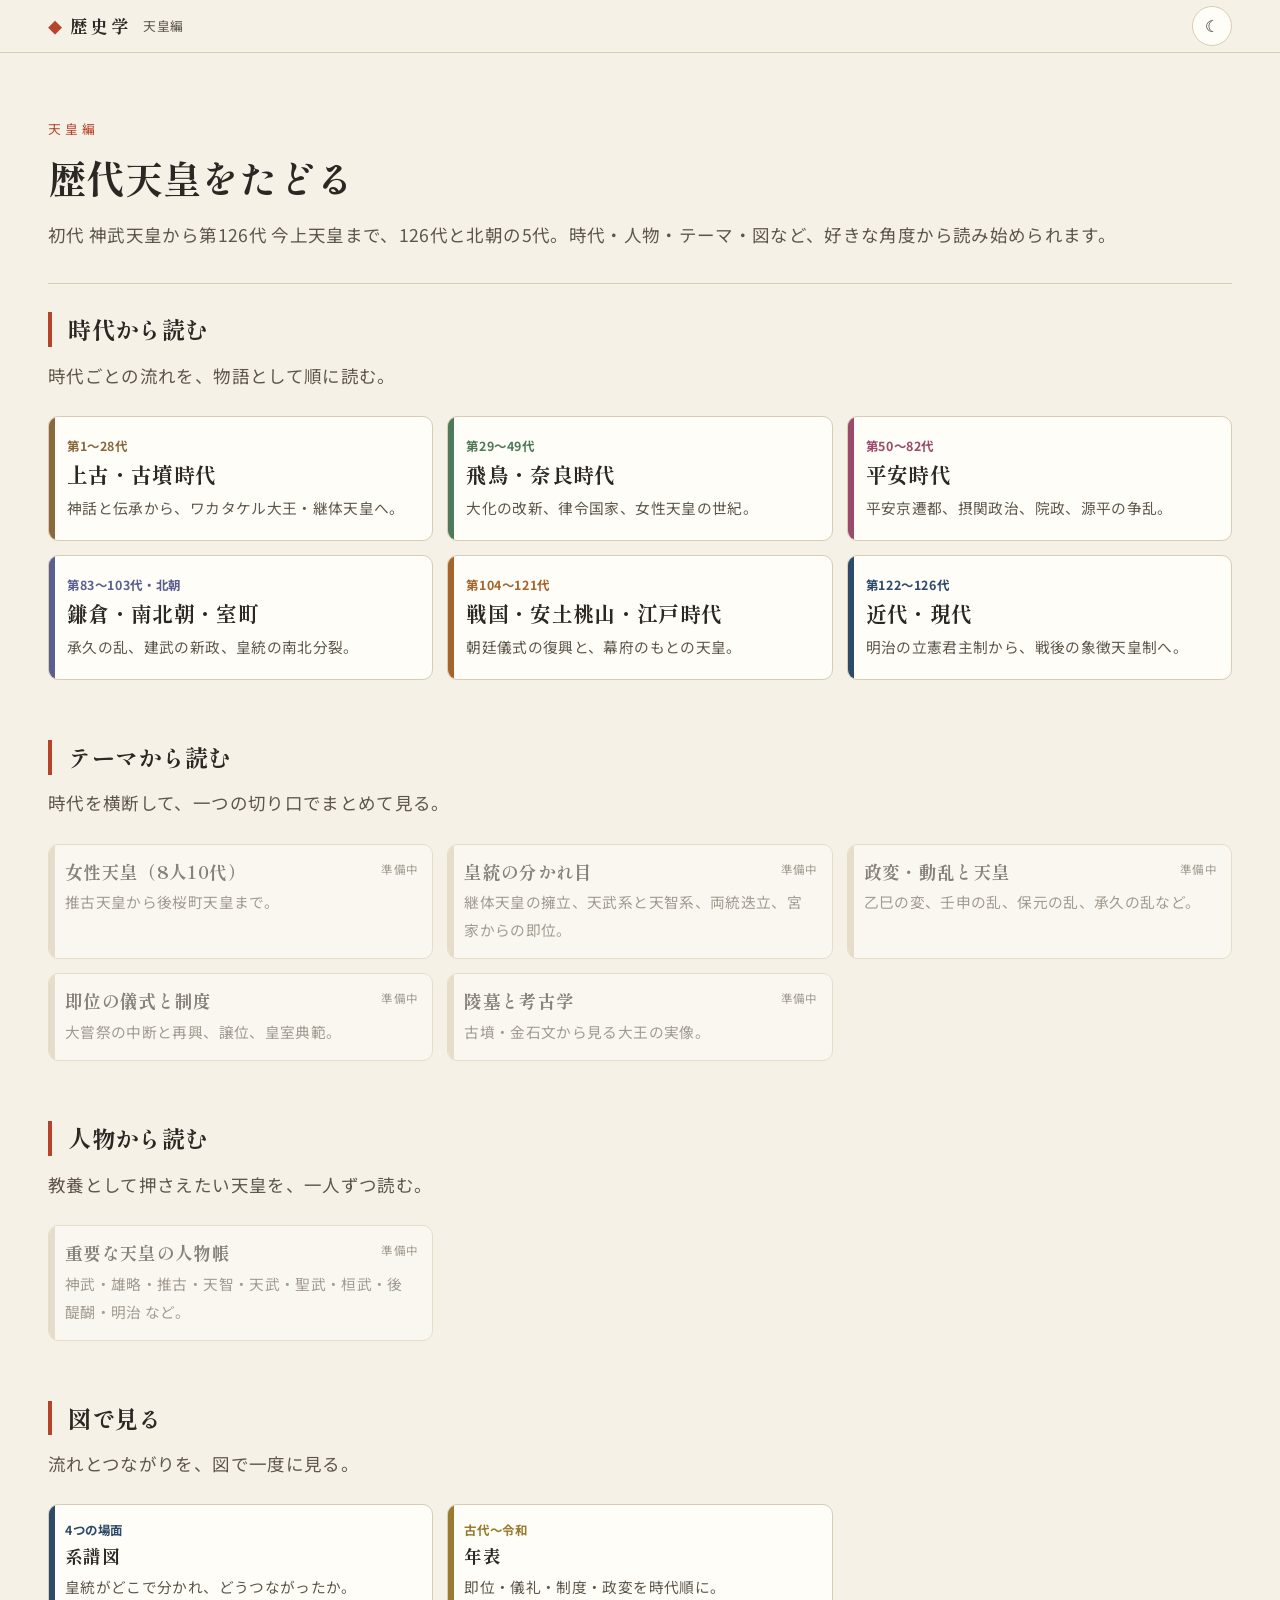
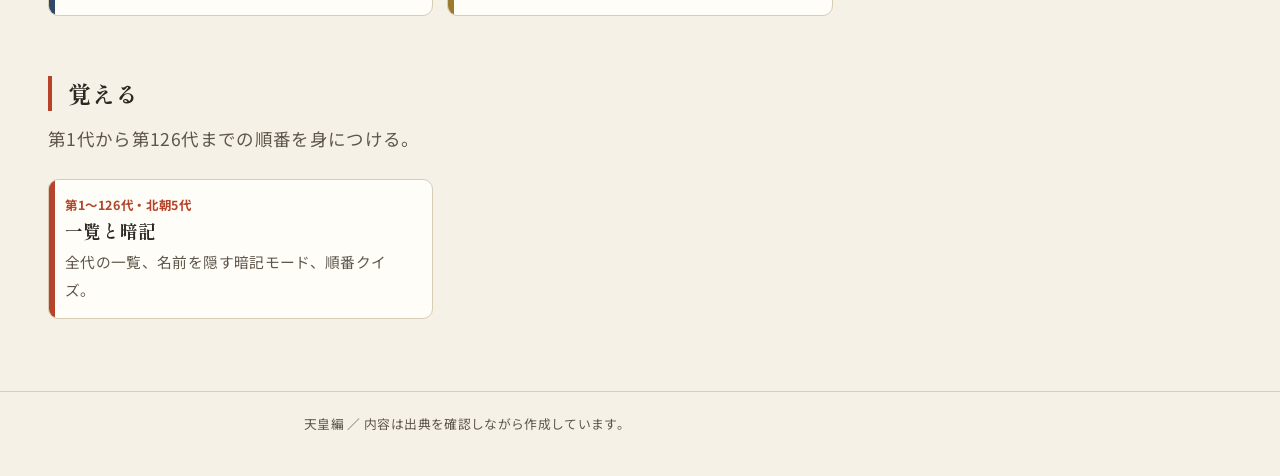
==== commit e82e420f: "年表のページ（timeline.html）を追加し、入口カードと系譜図から連結 Co-Authored-By: Claude Opus 5.5 <noreply@anthropic.com>" ====
--- a/天皇編/index.html
+++ b/天皇編/index.html
@@ -86,7 +86,10 @@
         <span class="range">4つの場面</span><h2>系譜図</h2>
         <p>皇統がどこで分かれ、どうつながったか。</p>
       </a>
-      <div class="volume soon"><span class="tag">準備中</span><h2>年表</h2><p>在位の流れと、同じ時期のできごと。</p></div>
+      <a class="volume" href="timeline.html" style="--c: var(--kin)">
+        <span class="range">古代〜令和</span><h2>年表</h2>
+        <p>即位・儀礼・制度・政変を時代順に。</p>
+      </a>
     </div>
   </section>
 
--- a/assets/style.css
+++ b/assets/style.css
@@ -330,6 +330,9 @@
 .gn.prince rect { stroke: var(--ink-soft); stroke-dasharray: 4 3; stroke-width: 1.2; }
 .gn .gname { font-family: var(--font-serif); font-weight: 700; font-size: 15px; fill: var(--ink); }
 .gn .gsub { font-size: 11px; fill: var(--ink-soft); }
+.gn.ghost rect { stroke-dasharray: 4 3; fill: var(--paper-2); }
+.wide-only { display: none; }
+@media (min-width: 768px) { .wide-only { display: block; } }
 .gn.grp-a rect { stroke: var(--shu); }
 .gn.grp-b rect { stroke: var(--ai); }
 .gn.grp-a .gname { fill: var(--shu); }
@@ -354,6 +357,23 @@
 .gzoom svg { display: block; margin: 16px; }
 
 /* ---------- PC（広い画面）：目次を左に固定 ---------- */
+/* ---------- 年表（timeline.html） ---------- */
+.tl-head { display: flex; flex-wrap: wrap; align-items: baseline; gap: 10px; }
+.tl-head h2 { margin: 0; border-left-color: var(--c); }
+.tl-head { margin: 28px 0 12px; }
+.tl-head a { font-size: .85rem; font-family: var(--font-sans); font-weight: 400; }
+.tl { list-style: none; margin: 0 0 28px; padding: 0; border-left: 2px solid var(--line); }
+.tl > li { position: relative; display: grid; grid-template-columns: 4.2em 1fr; gap: 10px; padding: 10px 0 10px 14px; border-bottom: 1px dashed var(--line); }
+.tl > li::before { content: ""; position: absolute; left: -6px; top: 17px; width: 10px; height: 10px; border-radius: 50%; background: var(--kc, var(--c)); }
+.tl > li[data-k="s"] { --kc: var(--shu); }
+.tl > li[data-k="r"] { --kc: var(--kin); }
+.tl > li[data-k="g"] { --kc: var(--ai); }
+.tl > li[data-k="w"] { --kc: var(--ink-soft); }
+.tl .y { font-family: var(--font-serif); font-weight: 700; color: var(--c); white-space: nowrap; }
+.tl .ev { line-height: 1.75; }
+.tl .who { display: inline-block; margin-left: 6px; font-size: .82rem; white-space: nowrap; }
+.tl .note { margin: 8px 0 0; }
+
 @media (min-width: 1100px) {
   .site-header .wrap { max-width: 76rem; }
   main.doc {
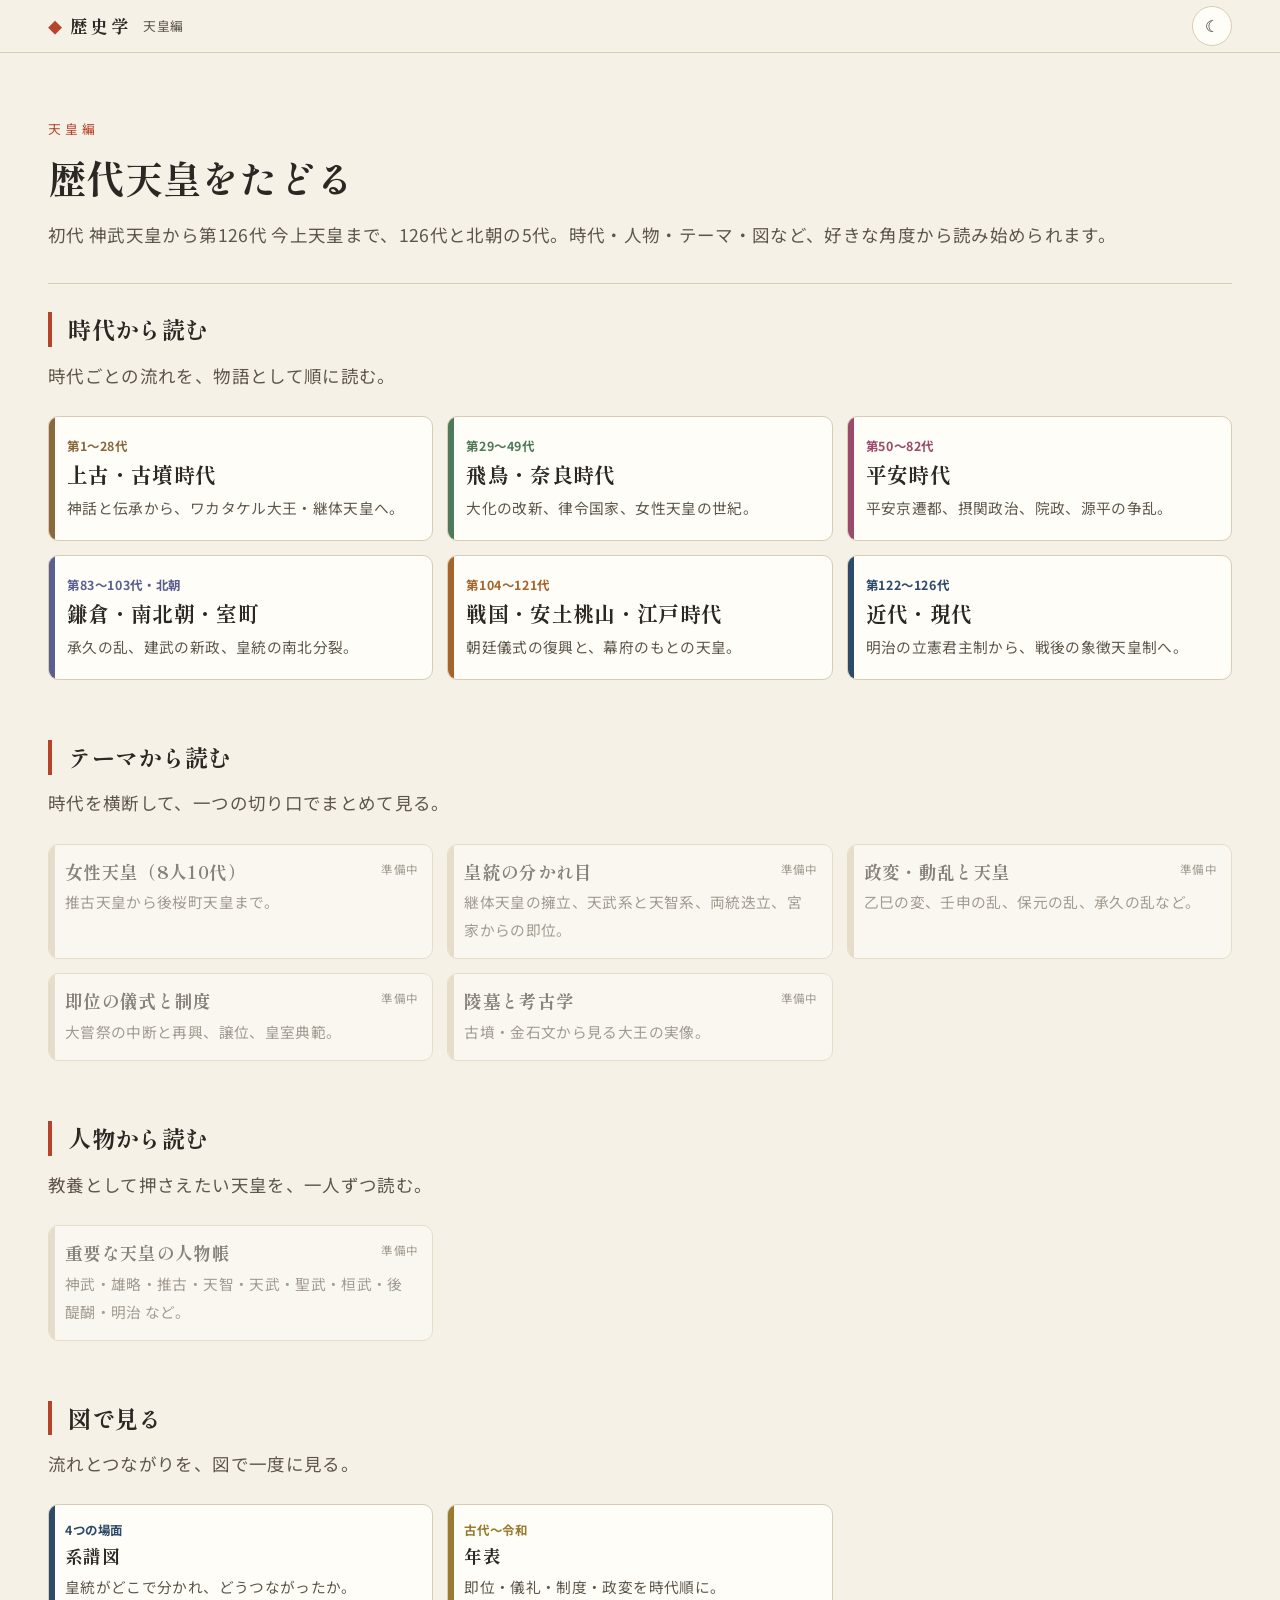
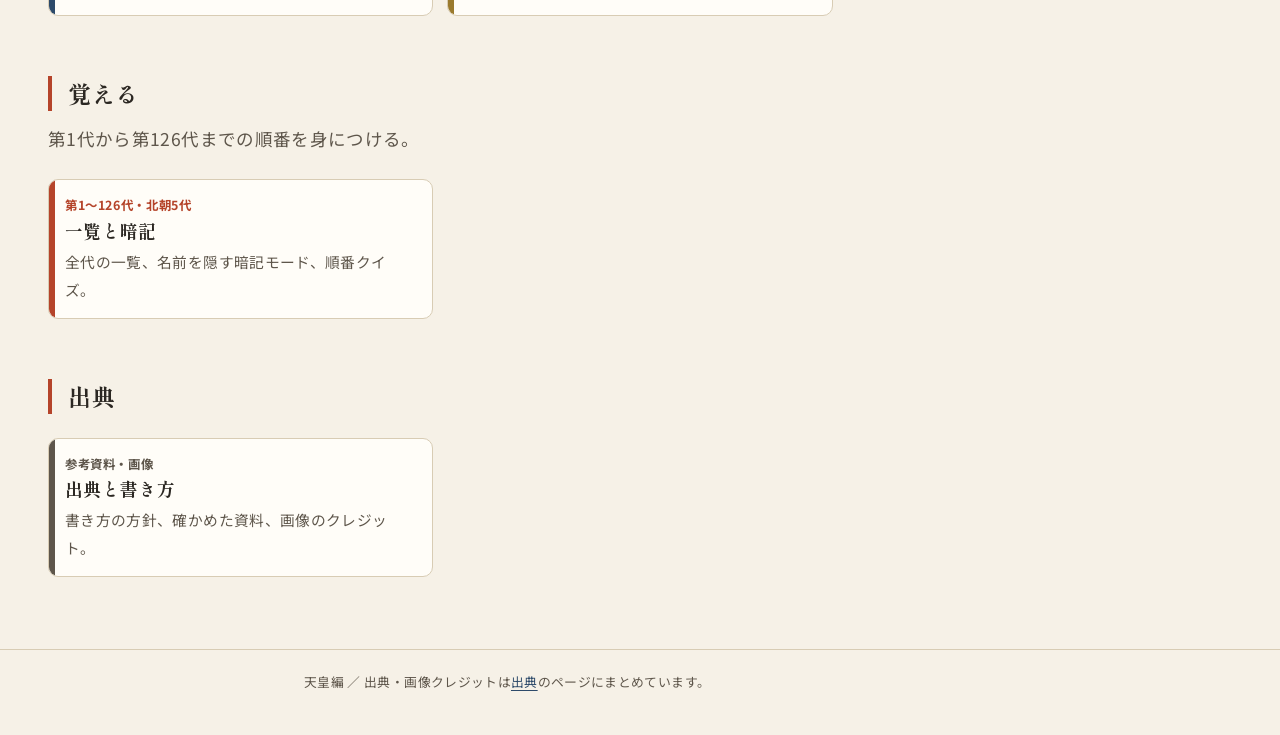
==== commit 4b039eb6: "出典のページ（sources.html）を追加し、全ページのフッターと入口から連結 Co-Authored-By: Claude Opus 5.5 <noreply@anthropic.com>" ====
--- a/天皇編/index.html
+++ b/天皇編/index.html
@@ -103,10 +103,20 @@
       </a>
     </div>
   </section>
+
+  <section>
+    <h2 id="sources">出典</h2>
+    <div class="volumes compact">
+      <a class="volume" href="sources.html" style="--c: var(--ink-soft)">
+        <span class="range">参考資料・画像</span><h2>出典と書き方</h2>
+        <p>書き方の方針、確かめた資料、画像のクレジット。</p>
+      </a>
+    </div>
+  </section>
 </main>
 
 <footer class="site-footer">
-  <div class="wrap">天皇編 ／ 内容は出典を確認しながら作成しています。</div>
+  <div class="wrap">天皇編 ／ 出典・画像クレジットは<a href="sources.html">出典</a>のページにまとめています。</div>
 </footer>
 </body>
 </html>
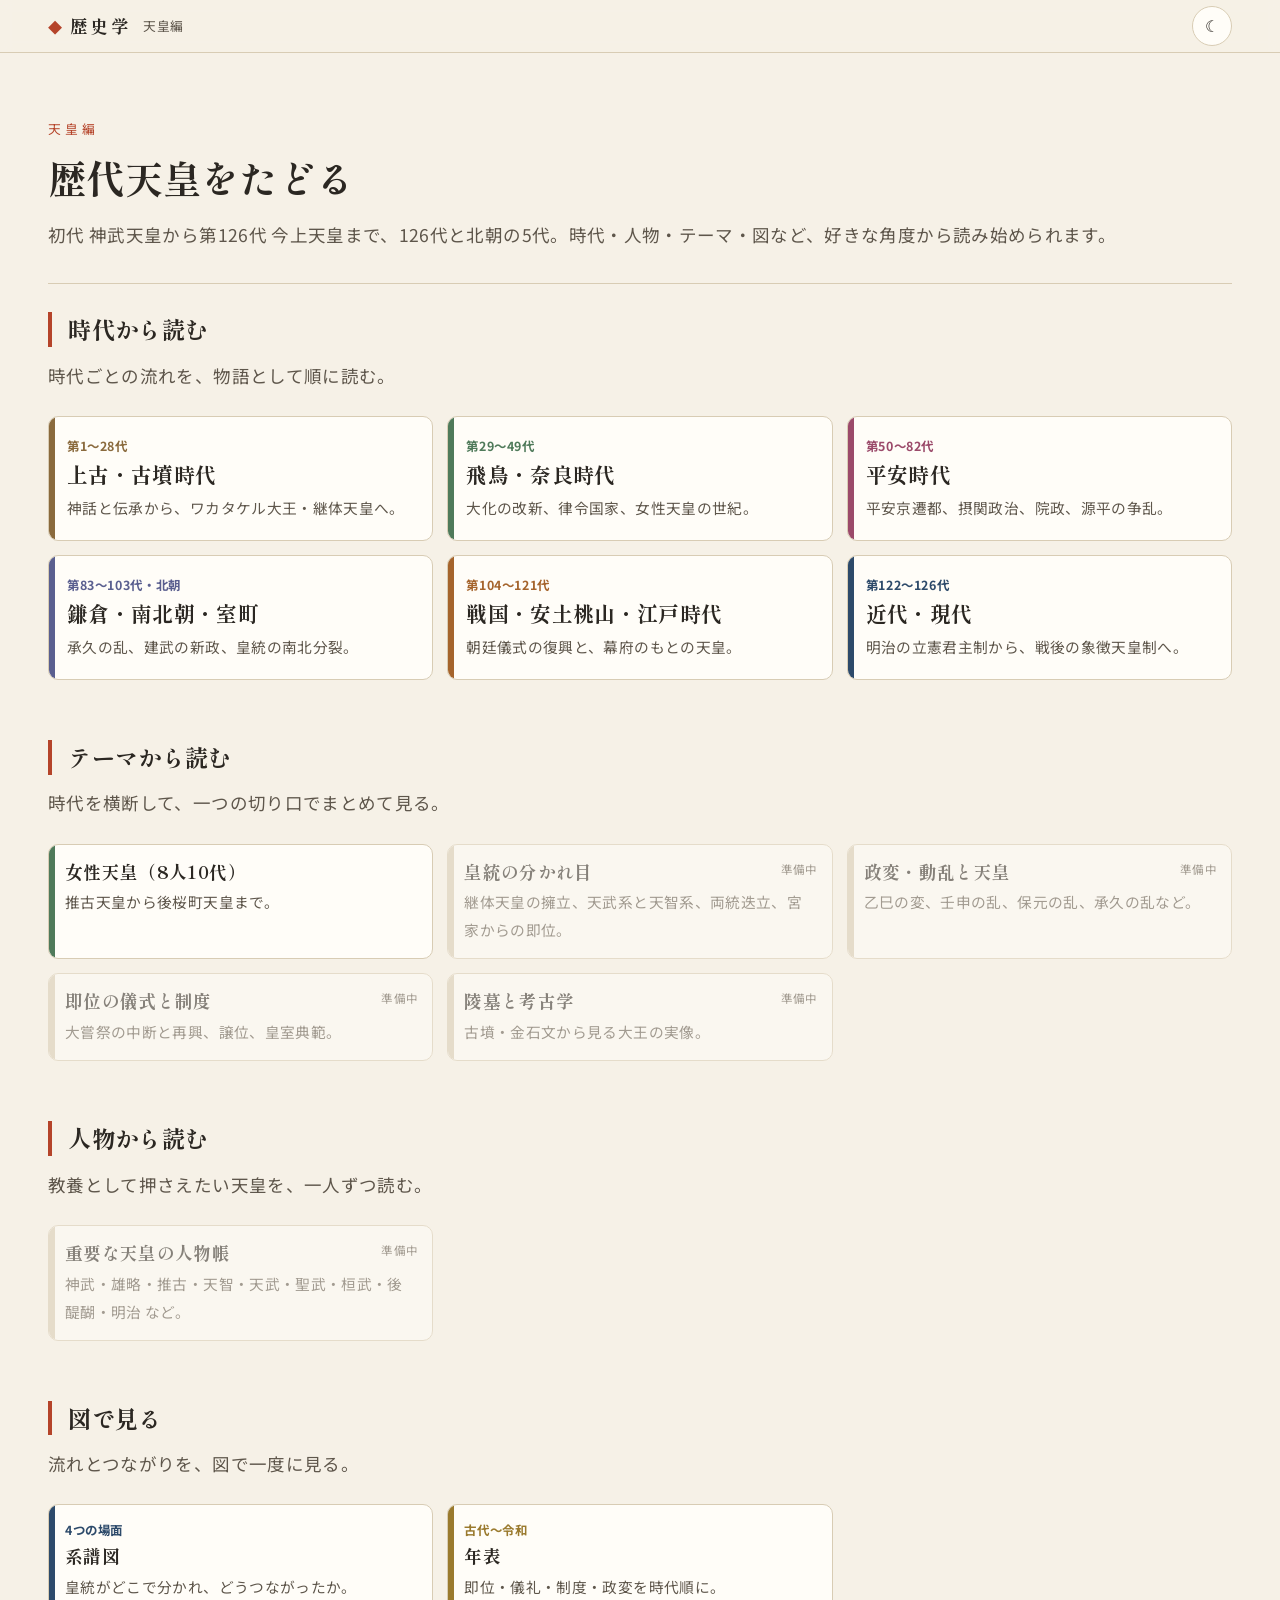
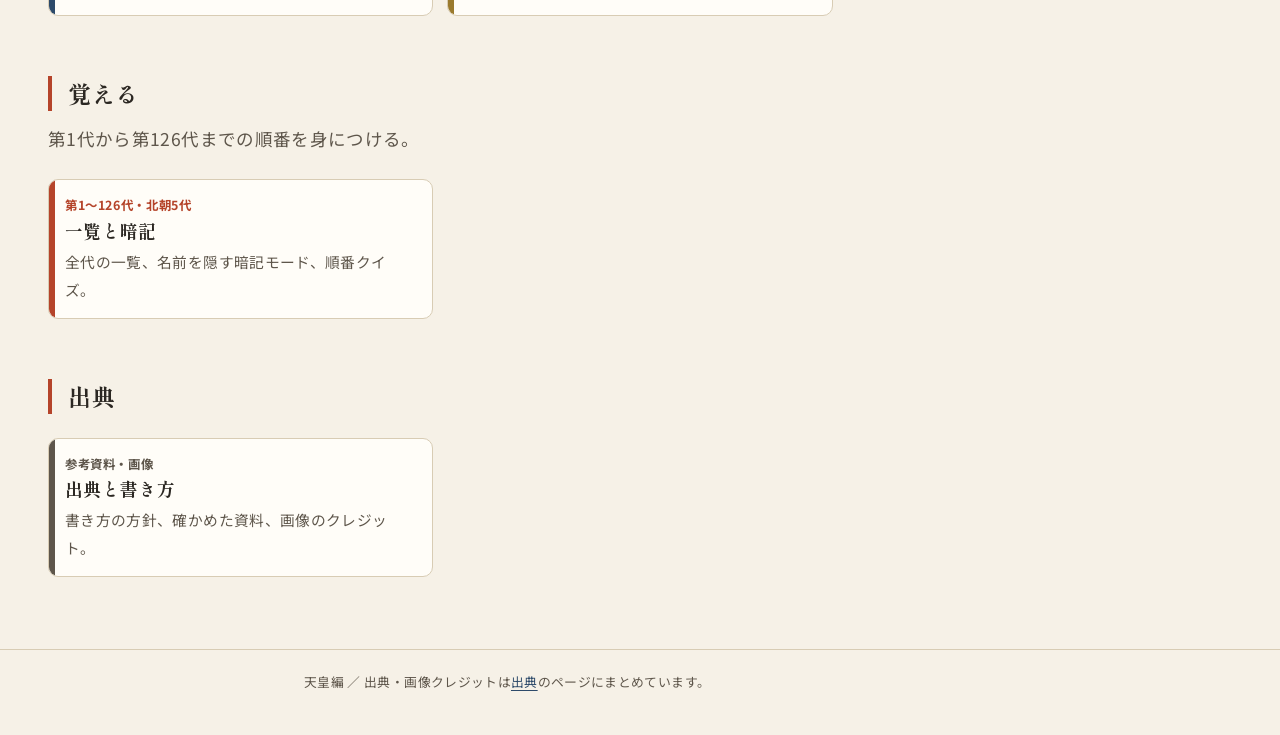
==== commit 1686b3b3: "テーマ「女性天皇（8人10代）」のページを追加し、入口カードを有効化 Co-Authored-By: Claude Opus 5.5 <noreply@anthropic.com>" ====
--- a/天皇編/index.html
+++ b/天皇編/index.html
@@ -62,7 +62,7 @@
     <h2 id="by-theme">テーマから読む</h2>
     <p class="section-lead">時代を横断して、一つの切り口でまとめて見る。</p>
     <div class="volumes compact">
-      <div class="volume soon"><span class="tag">準備中</span><h2>女性天皇（8人10代）</h2><p>推古天皇から後桜町天皇まで。</p></div>
+      <a class="volume" href="theme-women.html" style="--c: var(--era-2)"><h2>女性天皇（8人10代）</h2><p>推古天皇から後桜町天皇まで。</p></a>
       <div class="volume soon"><span class="tag">準備中</span><h2>皇統の分かれ目</h2><p>継体天皇の擁立、天武系と天智系、両統迭立、宮家からの即位。</p></div>
       <div class="volume soon"><span class="tag">準備中</span><h2>政変・動乱と天皇</h2><p>乙巳の変、壬申の乱、保元の乱、承久の乱など。</p></div>
       <div class="volume soon"><span class="tag">準備中</span><h2>即位の儀式と制度</h2><p>大嘗祭の中断と再興、譲位、皇室典範。</p></div>
--- a/assets/style.css
+++ b/assets/style.css
@@ -55,7 +55,7 @@
 
 /* ---------- 基本 ---------- */
 *, *::before, *::after { box-sizing: border-box; }
-html { -webkit-text-size-adjust: 100%; scroll-behavior: smooth; }
+html { -webkit-text-size-adjust: 100%; scroll-behavior: smooth; scroll-padding-top: 72px; }
 body {
   margin: 0;
   background: var(--paper);
@@ -144,6 +144,12 @@
 figure { margin: 1.4em 0; }
 figure img { display: block; border-radius: var(--radius); border: 1px solid var(--line); }
 figcaption { font-size: .8rem; color: var(--ink-soft); margin-top: .4em; line-height: 1.6; }
+/* 天皇の欄の肖像（縦長は右に回り込み、横長は本文幅） */
+.emp .body::after { content: ""; display: block; clear: both; }
+.emp .pf { float: right; width: 110px; margin: .9em 0 .4em 12px; }
+.emp .pf.wide { float: none; width: 100%; max-width: 360px; margin: .9em 0 0; }
+.emp .pf img { width: 100%; height: auto; }
+.emp .pf figcaption { font-size: .7rem; line-height: 1.5; }
 .img-placeholder {
   aspect-ratio: 16 / 9; display: grid; place-items: center; text-align: center;
   border: 1px dashed var(--line); border-radius: var(--radius); color: var(--ink-soft);
@@ -207,6 +213,9 @@
 table { border-collapse: collapse; width: 100%; font-size: .9rem; }
 th, td { border-bottom: 1px solid var(--line); padding: 8px 10px; text-align: left; vertical-align: top; }
 th { font-family: var(--font-serif); background: var(--paper-2); }
+/* 列の多い表：狭い画面では折り返さず横スクロール。最初の3列（代・名前・年など）は改行しない */
+table.wide-table { min-width: 600px; }
+table.wide-table td:nth-child(-n+3) { white-space: nowrap; }
 
 /* 編の一覧カード（トップページ） */
 .volumes { display: grid; gap: 14px; margin: 24px 0; }
@@ -373,6 +382,17 @@
 .tl .ev { line-height: 1.75; }
 .tl .who { display: inline-block; margin-left: 6px; font-size: .82rem; white-space: nowrap; }
 .tl .note { margin: 8px 0 0; }
+/* 年表「詳しく見る」：在位年 */
+.tl > li.rd { padding-top: 6px; padding-bottom: 6px; font-size: .9rem; color: var(--ink-soft); }
+.tl > li.rd::before { top: 12px; background: var(--paper-3); border: 2px solid var(--shu); box-sizing: border-box; }
+.tl > li.rd .y { color: var(--ink-soft); }
+.tl .rn { display: none; font-size: .8rem; color: var(--ink-soft); }
+.detail-on .tl .rn { display: inline; }
+.den { display: inline-block; margin: 0 2px 0 4px; padding: 0 5px; font-family: var(--font-sans); font-size: .72rem; line-height: 1.5; color: var(--kin); border: 1px solid var(--kin); border-radius: 3px; white-space: nowrap; }
+.detail-hint { margin: -4px 0 12px; font-size: .85rem; color: var(--ink-soft); }
+.detail-hint p { margin: 0 0 4px; }
+.detail-hint summary { cursor: pointer; color: var(--ai); width: fit-content; }
+.detail-hint ul { margin: 6px 0 0; padding-left: 1.3em; line-height: 1.7; }
 
 @media (min-width: 1100px) {
   .site-header .wrap { max-width: 76rem; }
